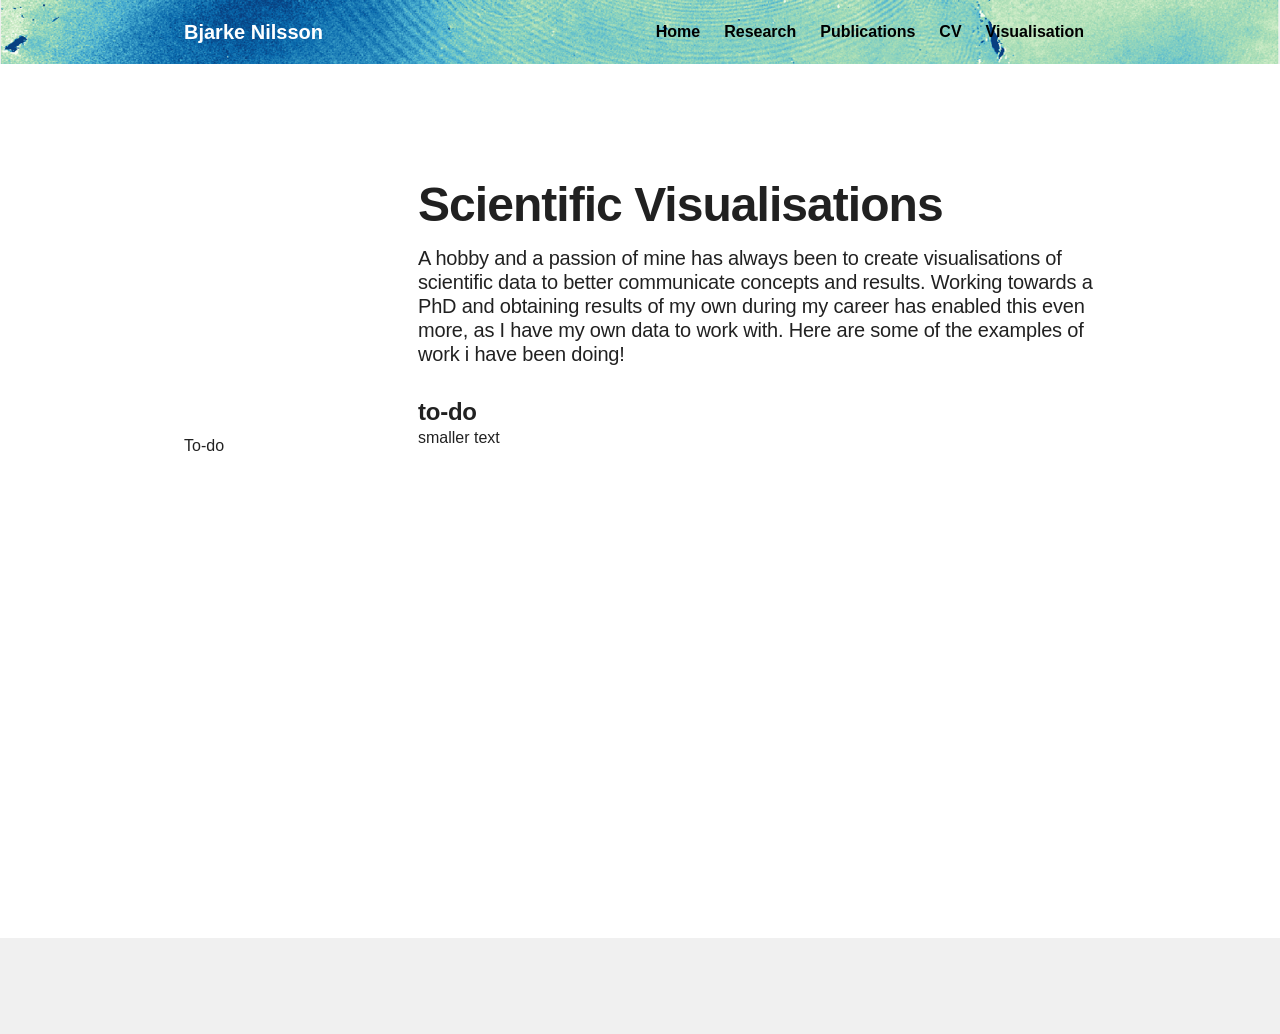
==== illustration.html @ 403e587f "Added content to website!" ====
<!DOCTYPE html>
<html lang="en">
<head>
  <meta charset="utf-8">
  <meta http-equiv="X-UA-Compatible" content="IE=edge">
  <meta name="viewport" content="width=device-width, initial-scale=1.0">
  <meta name="turbo-cache-control" content="no-cache">

  <title>Bjarke Nilsson</title>
<link rel="icon" type="image/png" href="bathymetry_pacific_transparent.png" sizes="96x96">


  <meta name="csrf-param" content="authenticity_token" />
<meta name="csrf-token" content="stekqkac5xMr0hE03gxCSgiObt1C9wQx6qhQY1oqk_65YwIHXWQtuGBmObhMZSHhhPnyvT6rHLthUzoW0_zNCA" />

  <!-- Preload -->
  

  <!-- Fonts -->
  <style>
  /* https://fonts.googleapis.com/css2?family=Open+Sans:wght@400;700&display=swap */
/* cyrillic-ext */
@font-face {
  font-family: 'Open Sans';
  font-style: normal;
  font-weight: 400;
  font-stretch: 100%;
  font-display: swap;
  src: url('/fonts/google-fonts/Open_Sans-400-1.woff2') format('woff2');
  unicode-range: U+0460-052F, U+1C80-1C88, U+20B4, U+2DE0-2DFF, U+A640-A69F,
    U+FE2E-FE2F;
}
/* cyrillic */
@font-face {
  font-family: 'Open Sans';
  font-style: normal;
  font-weight: 400;
  font-stretch: 100%;
  font-display: swap;
  src: url('/fonts/google-fonts/Open_Sans-400-2.woff2') format('woff2');
  unicode-range: U+0301, U+0400-045F, U+0490-0491, U+04B0-04B1, U+2116;
}
/* greek-ext */
@font-face {
  font-family: 'Open Sans';
  font-style: normal;
  font-weight: 400;
  font-stretch: 100%;
  font-display: swap;
  src: url('/fonts/google-fonts/Open_Sans-400-3.woff2') format('woff2');
  unicode-range: U+1F00-1FFF;
}
/* greek */
@font-face {
  font-family: 'Open Sans';
  font-style: normal;
  font-weight: 400;
  font-stretch: 100%;
  font-display: swap;
  src: url('/fonts/google-fonts/Open_Sans-400-4.woff2') format('woff2');
  unicode-range: U+0370-03FF;
}
/* hebrew */
@font-face {
  font-family: 'Open Sans';
  font-style: normal;
  font-weight: 400;
  font-stretch: 100%;
  font-display: swap;
  src: url('/fonts/google-fonts/Open_Sans-400-5.woff2') format('woff2');
  unicode-range: U+0590-05FF, U+200C-2010, U+20AA, U+25CC, U+FB1D-FB4F;
}
/* vietnamese */
@font-face {
  font-family: 'Open Sans';
  font-style: normal;
  font-weight: 400;
  font-stretch: 100%;
  font-display: swap;
  src: url('/fonts/google-fonts/Open_Sans-400-6.woff2') format('woff2');
  unicode-range: U+0102-0103, U+0110-0111, U+0128-0129, U+0168-0169, U+01A0-01A1,
    U+01AF-01B0, U+1EA0-1EF9, U+20AB;
}
/* latin-ext */
@font-face {
  font-family: 'Open Sans';
  font-style: normal;
  font-weight: 400;
  font-stretch: 100%;
  font-display: swap;
  src: url('/fonts/google-fonts/Open_Sans-400-7.woff2') format('woff2');
  unicode-range: U+0100-02AF, U+1E00-1EFF, U+2020, U+20A0-20AB, U+20AD-20CF,
    U+2113, U+2C60-2C7F, U+A720-A7FF;
}
/* latin */
@font-face {
  font-family: 'Open Sans';
  font-style: normal;
  font-weight: 400;
  font-stretch: 100%;
  font-display: swap;
  src: url('/fonts/google-fonts/Open_Sans-400-8.woff2') format('woff2');
  unicode-range: U+0000-00FF, U+0131, U+0152-0153, U+02BB-02BC, U+02C6, U+02DA,
    U+02DC, U+2000-206F, U+2074, U+20AC, U+2122, U+2191, U+2193, U+2212, U+2215,
    U+FEFF, U+FFFD;
}
/* cyrillic-ext */
@font-face {
  font-family: 'Open Sans';
  font-style: normal;
  font-weight: 700;
  font-stretch: 100%;
  font-display: swap;
  src: url('/fonts/google-fonts/Open_Sans-700-9.woff2') format('woff2');
  unicode-range: U+0460-052F, U+1C80-1C88, U+20B4, U+2DE0-2DFF, U+A640-A69F,
    U+FE2E-FE2F;
}
/* cyrillic */
@font-face {
  font-family: 'Open Sans';
  font-style: normal;
  font-weight: 700;
  font-stretch: 100%;
  font-display: swap;
  src: url('/fonts/google-fonts/Open_Sans-700-10.woff2') format('woff2');
  unicode-range: U+0301, U+0400-045F, U+0490-0491, U+04B0-04B1, U+2116;
}
/* greek-ext */
@font-face {
  font-family: 'Open Sans';
  font-style: normal;
  font-weight: 700;
  font-stretch: 100%;
  font-display: swap;
  src: url('/fonts/google-fonts/Open_Sans-700-11.woff2') format('woff2');
  unicode-range: U+1F00-1FFF;
}
/* greek */
@font-face {
  font-family: 'Open Sans';
  font-style: normal;
  font-weight: 700;
  font-stretch: 100%;
  font-display: swap;
  src: url('/fonts/google-fonts/Open_Sans-700-12.woff2') format('woff2');
  unicode-range: U+0370-03FF;
}
/* hebrew */
@font-face {
  font-family: 'Open Sans';
  font-style: normal;
  font-weight: 700;
  font-stretch: 100%;
  font-display: swap;
  src: url('/fonts/google-fonts/Open_Sans-700-13.woff2') format('woff2');
  unicode-range: U+0590-05FF, U+200C-2010, U+20AA, U+25CC, U+FB1D-FB4F;
}
/* vietnamese */
@font-face {
  font-family: 'Open Sans';
  font-style: normal;
  font-weight: 700;
  font-stretch: 100%;
  font-display: swap;
  src: url('/fonts/google-fonts/Open_Sans-700-14.woff2') format('woff2');
  unicode-range: U+0102-0103, U+0110-0111, U+0128-0129, U+0168-0169, U+01A0-01A1,
    U+01AF-01B0, U+1EA0-1EF9, U+20AB;
}
/* latin-ext */
@font-face {
  font-family: 'Open Sans';
  font-style: normal;
  font-weight: 700;
  font-stretch: 100%;
  font-display: swap;
  src: url('/fonts/google-fonts/Open_Sans-700-15.woff2') format('woff2');
  unicode-range: U+0100-02AF, U+1E00-1EFF, U+2020, U+20A0-20AB, U+20AD-20CF,
    U+2113, U+2C60-2C7F, U+A720-A7FF;
}
/* latin */
@font-face {
  font-family: 'Open Sans';
  font-style: normal;
  font-weight: 700;
  font-stretch: 100%;
  font-display: swap;
  src: url('/fonts/google-fonts/Open_Sans-700-16.woff2') format('woff2');
  unicode-range: U+0000-00FF, U+0131, U+0152-0153, U+02BB-02BC, U+02C6, U+02DA,
    U+02DC, U+2000-206F, U+2074, U+20AC, U+2122, U+2191, U+2193, U+2212, U+2215,
    U+FEFF, U+FFFD;
}

</style>


  
  

  <!-- Theme CSS -->
  <link rel="stylesheet" href="themes-2XL-4_eJ.css" media="all" data-turbo-track="reload" />
  <link rel="stylesheet" href="themes-argyle-Cu1OJXw7.css" media="all" data-turbo-track="reload" />
    <style>

    :root {
      --blt-font-base: Open Sans, sans-serif;
      --theme-link-color: #b12b32;
      --theme-header-background-color: #f0f0f0;
      --theme-header-text-color: #212121;
      --theme-header-link-color: #212121;
      --theme-footer-background-color: #f0f0f0;
      --theme-footer-text-color: #212121;
      --theme-footer-link-color: #212121;
    }
  </style>

  
  <!-- Theme Javascript-->
  <script src="themes-BwI_kM1R.js" crossorigin="anonymous" type="module" data-turbo-track="reload" defer="defer"></script><link rel="modulepreload" href="/vite/assets/lazyload.esm-CP1WlR6v.js" as="script" crossorigin="anonymous" data-turbo-track="reload" defer="defer">

  
</head>
<body data-controller="">
  

  <div
    class="theme-page theme-page--has-banner"
    data-controller="load-mathjax"
  >
    <!--<header class="argyle-header">-->
      <header class="argyle-header" style="background-image: url('SWOT_pass_cropped_oneswath.png'); background-size: cover; background-position: center; position: relative;">
    <div class="container">
      <div class="row">
        <div class="col-xs-12">
          <div
            class="flex flex-row"
            data-controller="overflow-nav"
            data-overflow-nav-links-item-selector-value=".argyle-navlinks2-bar .theme-navlinks2-item-wrap"
            data-overflow-nav-menu-item-selector-value=".argyle-navlinks2-menu .theme-navlinks2-item-wrap"
          >
            <div
              class="flex-0"
              data-site-editable-id="site_title"
            >
              <h1>
                <a href="index.html" style="color: white;">Bjarke Nilsson</a>
              </h1>
            </div>
            <div class="flex-0" style="width: 16px"></div>

            
  <div
    class="flex-1 flex-row"
    data-site-editable-id="navpages"
    data-overflow-nav-target="linksContainer"
    style="
      /* Set to 0, so that the flex item shrinks past its initial size
      * https://dfmcphee.com/flex-items-and-min-width-0/ */
      min-width: 0;
    "
  >
    <div class="argyle-navlinks2-bar">
          <div
  class="theme-navlinks2"
  data-site-editable-id="navpages"
>
    <div class="theme-navlinks2-item-wrap">

      <div class="theme-navlinks2-item" data-controller="toggle">
        <a class="theme-navlinks2-item-link" href="index.html" style="color: black; font-weight: bold;">Home</a>
</div>
</div>    <div class="theme-navlinks2-item-wrap">

      <div class="theme-navlinks2-item" data-controller="toggle">
        <a class="theme-navlinks2-item-link" href="research.html" style="color: black; font-weight: bold;">Research</a>
</div>
</div>    <div class="theme-navlinks2-item-wrap">

      <div class="theme-navlinks2-item" data-controller="toggle">
        <a class="theme-navlinks2-item-link" href="publications.html" style="color: black; font-weight: bold;">Publications</a>
</div>
</div>    <div class="theme-navlinks2-item-wrap">

      <div class="theme-navlinks2-item" data-controller="toggle">
        <a class="theme-navlinks2-item-link" href="CV_BNilsson.pdf" download="CV_BNilsson.pdf" style="color: black; font-weight: bold;">CV</a>
</div>
</div>    <div class="theme-navlinks2-item-wrap">

      <div class="theme-navlinks2-item" data-controller="toggle">
        <a class="theme-navlinks2-item-link" href="illustration.html" style="color: black; font-weight: bold;">Visualisation</a>

</div>
</div></div>


    </div>
  </div>


  </header>


      

  
</div>

    <main class="argyle-main">
      <div class="container">
        <div class="row">
          <div class="hidden-sm-down col-md-4 col-lg-3">
              <div class="argyle-sidebar hidden-sm-down">
      <div class="argyle-site-picture-frame" style="margin-bottom: 24px;" data-site-editable-id="site_picture">
    <div
      style="
        position: relative;
        display: block;
        padding: 100% 0 0;
      "
    >
    </div>
</div>
      <div data-site-editable-id="contact">
    <hr class="space-sm">
  </div>

      <div data-site-editable-id="contact">
        <p class="blt-p">
          To-do
        </p>

      <hr class="space-md" />
  </div>

<hr class="space-md">

  </div>

          </div>
          <div class="col-xs-12 col-md-8 col-lg-9">
                <div class="argyle-contact-mobile">
      <div class="argyle-site-picture-frame" style="" data-site-editable-id="site_picture">
    <div
      class="theme-site-avatar-picture"
      style="
        position: relative;
        display: block;
        margin: 0 auto;
        padding: 100% 0 0;
        background-color: #ccc;
      "
    >
      <img
        src="https://spaces-cdn.owlstown.com/blobs/hivg4awnp4aa54y03920yskhxpzf"
        srcset="https://spaces-cdn.owlstown.com/blobs/hivg4awnp4aa54y03920yskhxpzf 1x, https://spaces-cdn.owlstown.com/blobs/8vjqbat7vppy66738d3q0xq8j734 2x"
        style="
          object-fit: cover;
          position: absolute;
          top: 0;
          left: 0;
          right: 0;
          bottom: 0;
          width: 100%;
          height: 100%;
        "
        alt="Site avatar"
      />
    </div>
</div>

      <div
        class="blt-h2 blt-weight-bold"
        data-site-editable-id="contact"
      >
        Bjarke Nilsson
      </div>

      <div class="blt-h4">
        PhD Student
      </div>

      <hr class="space-12">
  <div
      class="contact-modal"
      data-controller="modal">
    <div class="theme-btn"
        data-action="click->modal#show">
      Contact
    </div>
    <div class="contact-modal__content">
        <div class="" style="margin-bottom: 12px;" data-site-editable-id="site_picture">
    <div
      class="theme-site-avatar-picture"
      style="
        position: relative;
        display: block;
        margin: 0 auto;
        padding: 100% 0 0;
        background-color: #ccc;
      "
    >
      <img
        src="https://spaces-cdn.owlstown.com/blobs/hivg4awnp4aa54y03920yskhxpzf"
        srcset="https://spaces-cdn.owlstown.com/blobs/hivg4awnp4aa54y03920yskhxpzf 1x, https://spaces-cdn.owlstown.com/blobs/8vjqbat7vppy66738d3q0xq8j734 2x"
        style="
          object-fit: cover;
          position: absolute;
          top: 0;
          left: 0;
          right: 0;
          bottom: 0;
          width: 100%;
          height: 100%;
        "
        alt="Site avatar"
      />
    </div>
</div>
<hr class="space-md">

    </div>
    <div
      class="contact-modal__overlay"
      data-action="click->modal#hide">
    </div>
  </div>

  </div>

  <hr class="space-lg hidden-md-up">
    
    
      <div class="theme-content-title">
      <h1 class="blt-h1 blt-weight-bold">Scientific Visualisations</h1>
      <hr class="space-12">
      <p class="blt-h4">
        A hobby and a passion of mine has always been to create visualisations of scientific data to better communicate concepts and results. Working towards a PhD and obtaining results of my own during my career has enabled this even more, as I have my own data to work with. Here are some of the examples of work i have been doing!
      </p>
  </div>

    <hr class="space-md">


  
<div
    class="theme-blocks"
    id="block-column-default"
  >
        <div id="block-wbsN" class="theme-block">
        <div class="blt-h3 blt-weight-bold">to-do</div>
        <div class="blt-weight-normal">smaller text</div><br><br>





</div>
  </div>




            <div class="space-xl"></div>

<div
  class="theme-sharer"
  data-site-editable-id="sharer"
>
  
</div>


          </div>
        </div>
      </div>
    </main>

    <hr class="space-xl">

<footer class="argyle-footer">
  <div class="container">
    <hr class="space-lg">

    </div>

    <hr class="space-lg">
  </div>
</footer>

</body>
</html>
---- themes-argyle-Cu1OJXw7.css ----
/*!
 * Bootstrap Grid v5.0.1 (https://getbootstrap.com/)
 * Copyright 2011-2021 The Bootstrap Authors
 * Copyright 2011-2021 Twitter, Inc.
 * Licensed under MIT (https://github.com/twbs/bootstrap/blob/main/LICENSE)
 */:root{--blt-font-base: "Lato", "Helvetica Neue", Helvetica, Arial, sans-serif}:root{--theme-header-height: 64px;--theme-link-color: material-color("blue", "500");--theme-header-background-color: #fff;--theme-header-text-color: rgba(#000, .87);--theme-header-link-color: rgba(#000, .87);--theme-footer-background-color: #fff;--theme-footer-text-color: rgba(#000, .87);--theme-footer-link-color: rgba(#000, .87)}.argyle-banner{margin-top:64px;height:240px;background-color:#fff;background-size:cover;background-position:center}@media (min-width: 768px){.argyle-banner{height:320px}}.theme-page.theme-page--has-banner .argyle-main{margin-top:0}.theme-page.theme-page--has-banner .argyle-sidebar .argyle-site-picture-frame,.theme-page.theme-page--has-banner .argyle-contact-mobile .argyle-site-picture-frame{margin-top:-168px}@media (min-width: 768px){.theme-page.theme-page--has-banner .argyle-sidebar .argyle-site-picture-frame,.theme-page.theme-page--has-banner .argyle-contact-mobile .argyle-site-picture-frame{margin-top:calc(-50% - 48px)}}@media (min-width: 992px){.theme-page.theme-page--has-banner .argyle-sidebar .argyle-site-picture-frame,.theme-page.theme-page--has-banner .argyle-contact-mobile .argyle-site-picture-frame{margin-top:calc(-50% - 48px)}}.argyle-contact-mobile{text-align:center}@media (min-width: 768px){.argyle-contact-mobile{display:none}}.argyle-site-picture-frame{margin-bottom:24px;box-shadow:0 0 0 5px #fff}@media (max-width: 767px){.argyle-site-picture-frame{margin-left:auto;margin-right:auto;width:240px}}.argyle-header{position:fixed;z-index:10;top:0;right:0;left:0;padding:16px 0;height:64px;background-color:var(--theme-header-background-color);color:var(--theme-header-text-color)}.argyle-header .container{max-width:960px;padding-left:24px;padding-right:24px}.argyle-header h1{margin:0;padding:0;line-height:32px;font-size:20px;font-weight:700;white-space:nowrap}.argyle-header h1>a:link,.argyle-header h1>a:visited,.argyle-header h1>a:hover,.argyle-header h1>a:active{text-decoration:none;color:var(--theme-header-link-color)}.argyle-navlinks2-bar{margin-left:auto}@media (max-width: 543px){.argyle-navlinks2-bar{display:none}}.argyle-navlinks2-bar .theme-navlinks2{display:flex;flex-direction:row;justify-content:flex-end;margin:0;padding:0}.argyle-navlinks2-bar .theme-navlinks2-item-wrap .theme-navlinks2-item{display:flex;flex-direction:row;align-items:center}.argyle-navlinks2-bar .theme-navlinks2-item-wrap a.theme-navlinks2-item-link{display:block;padding:0 12px;line-height:32px;font-size:16px;white-space:nowrap;text-decoration:none;color:var(--theme-header-link-color)}.argyle-navlinks2-bar .theme-navlinks2-item-wrap .theme-navlinks2-item.is-active{font-weight:700}.argyle-navlinks2-bar .theme-navlinks2-item-wrap .theme-navlinks2-nested-indicator{margin:0 4px 0 -12px}.argyle-navlinks2-bar .theme-navlinks2-item-wrap .theme-navlinks2-nested-indicator svg{display:block;fill:currentColor}.argyle-navlinks2-bar .theme-navlinks2-item-wrap .theme-navlinks2-nested-navlinks{display:none}.argyle-navlinks2-bar .theme-navlinks2-item-wrap:hover .theme-navlinks2-nested-navlinks{position:absolute;display:block;margin:0;padding:4px 0;max-width:240px;background-color:#fff;border:1px solid #eee;border-radius:4px;box-shadow:0 1px 5px #0000001a;color:#000000de;text-align:left}.argyle-navlinks2-bar .theme-navlinks2-item-wrap .theme-navlinks2-nested-navlinks-item .theme-navlinks2-nested-navlinks-item-link{display:block;padding:8px 16px;width:100%;line-height:24px;font-size:16px;word-break:normal;text-decoration:none;border:none;color:inherit}.argyle-navlinks2-bar .theme-navlinks2-item-wrap .theme-navlinks2-nested-navlinks-item .theme-navlinks2-nested-navlinks-item-link:hover{background-color:#f8f8f8}.argyle-navlinks2-bar .theme-navlinks2-item-wrap .theme-navlinks2-nested-navlinks-item.is-active .theme-navlinks2-nested-navlinks-item-link{font-weight:700}.argyle-navlinks2-menu .theme-navlinks2{margin:0;padding:4px 0;max-width:240px;background-color:#fff;border:1px solid #eee;border-radius:4px;box-shadow:0 1px 5px #0000001a;color:#000000de;text-align:left}.argyle-navlinks2-menu .theme-navlinks2-item-wrap .theme-navlinks2-item{display:flex;flex-direction:row;align-items:center}.argyle-navlinks2-menu .theme-navlinks2-item-wrap .theme-navlinks2-item.is-active{font-weight:700}.argyle-navlinks2-menu .theme-navlinks2-item-wrap a.theme-navlinks2-item-link{display:block;padding:8px 16px;width:100%;line-height:24px;font-size:16px;word-break:normal;text-decoration:none;border:none;color:#000000de}.argyle-navlinks2-menu .theme-navlinks2-item-wrap a.theme-navlinks2-item-link:hover{background-color:#f8f8f8}.argyle-navlinks2-menu .theme-navlinks2-item-wrap .theme-navlinks2-nested-indicator{display:none}.argyle-navlinks2-menu .theme-navlinks2-item-wrap .theme-navlinks2-nested-navlinks{display:block;margin:0;padding:0;color:#000000de;text-align:left}.argyle-navlinks2-menu .theme-navlinks2-item-wrap .theme-navlinks2-nested-navlinks-item.is-active{font-weight:700}.argyle-navlinks2-menu .theme-navlinks2-item-wrap .theme-navlinks2-nested-navlinks-item .theme-navlinks2-nested-navlinks-item-link{display:block;padding:8px 16px 8px 32px;width:100%;line-height:24px;font-size:16px;word-break:normal;text-decoration:none;border:none;color:inherit}.argyle-navlinks2-menu .theme-navlinks2-item-wrap .theme-navlinks2-nested-navlinks-item .theme-navlinks2-nested-navlinks-item-link:hover{background-color:#f8f8f8}.argyle-navlinks2-menu .theme-navlinks2-item-wrap .theme-navlinks2-nested-navlinks-item .theme-navlinks2-nested-navlinks-item-link.is-active{font-weight:700}.argyle-footer{background-color:var(--theme-footer-background-color);color:var(--theme-footer-text-color)}.argyle-footer a:link,.argyle-footer a:visited,.argyle-footer a:hover,.argyle-footer a:active{text-decoration:underline;color:var(--theme-footer-link-color)}.argyle-footer .container{max-width:960px}a:link,a:visited,a:hover,a:active{color:var(--theme-link-color)}a:link,a:visited,a:hover,a:active{text-decoration:underline}.argyle-main{position:relative;margin-top:64px;min-height:calc(90vh - 64px);padding-top:48px}@media (min-width: 768px){.argyle-main{padding-top:48px}}@media (min-width: 992px){.argyle-main{padding-top:48px}}.argyle-main>.container{max-width:960px;padding-left:24px;padding-right:24px}.theme-publication-search-field{display:inline-flex;flex-direction:row;width:220px;margin-bottom:8px;border-bottom:1px solid rgba(0,0,0,.87)}.theme-publication-search-field input[type=text]{width:auto;flex-grow:1;flex-shrink:1;padding:0 8px;line-height:28px;min-width:0;border:none;outline:none}.theme-publication-search-field .theme-publication-search-field__clear{display:none;flex-grow:0;flex-shrink:0;margin-right:8px;line-height:28px;cursor:pointer}.theme-publication-search-field .theme-publication-search-field__clear i.material-icons{vertical-align:middle}.theme-publication-search-field{border:none;background-color:#00000014}.theme-publication-search-field input[type=text]{padding:0 4px 0 12px;line-height:36px;background:transparent}.theme-publication-search-field .theme-publication-search-field__clear{line-height:36px;color:#0000008a}
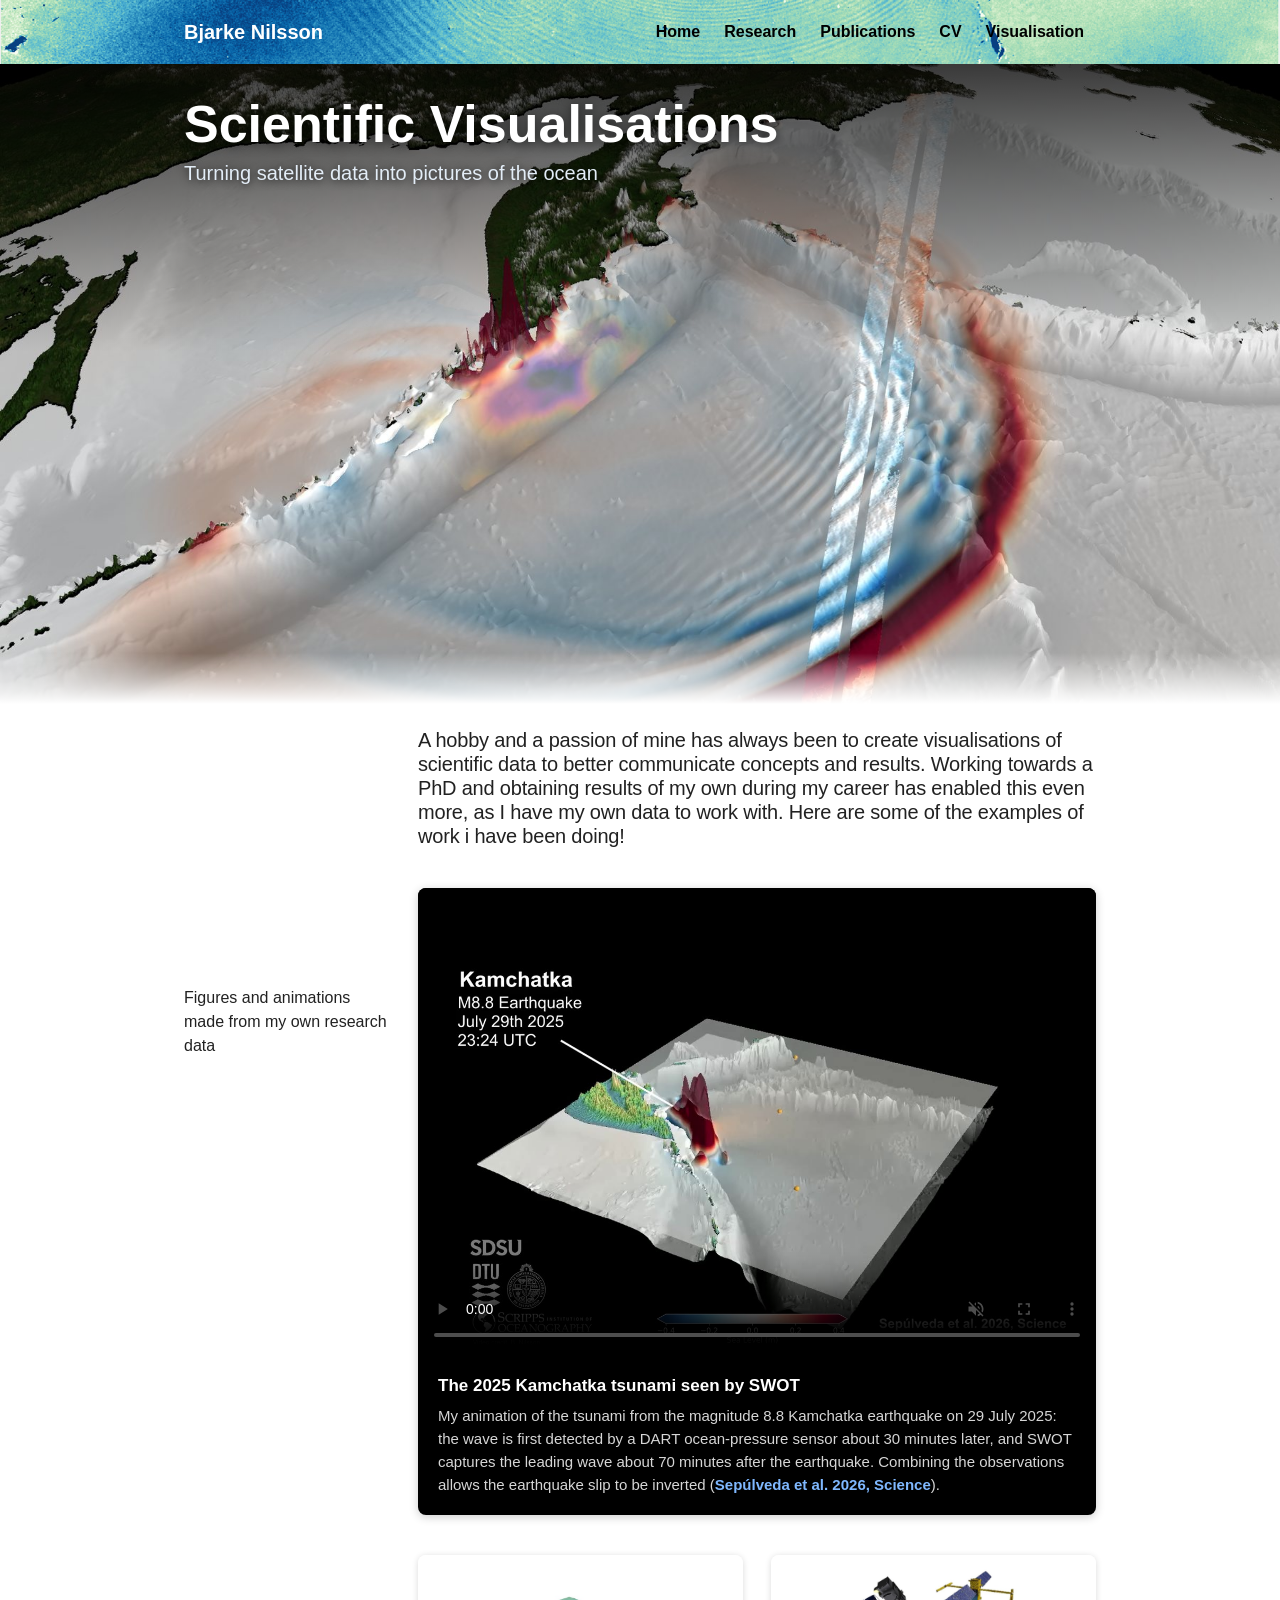
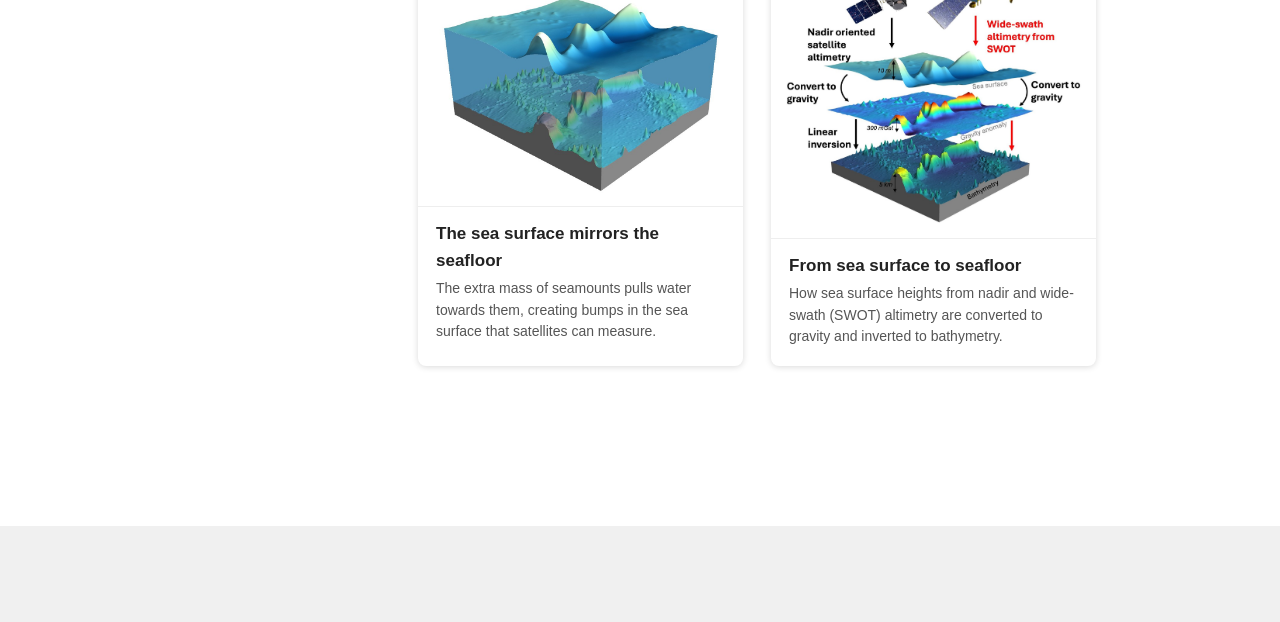
==== commit ee7da7a3: "Large update for website" ====
--- a/illustration.html
+++ b/illustration.html
@@ -2,489 +2,153 @@
 <html lang="en">
 <head>
   <meta charset="utf-8">
-  <meta http-equiv="X-UA-Compatible" content="IE=edge">
   <meta name="viewport" content="width=device-width, initial-scale=1.0">
-  <meta name="turbo-cache-control" content="no-cache">
+  <title>Bjarke Nilsson</title>
+  <link rel="icon" type="image/png" href="bathymetry_pacific_transparent.png">
+  <link rel="apple-touch-icon" href="bathymetry_pacific_transparent.png">
+  <link rel="stylesheet" href="style.css">
+  <script src="main.js" defer></script>
+</head>
+<body class="accent-red">
 
-  <title>Bjarke Nilsson</title>
-<link rel="icon" type="image/png" href="bathymetry_pacific_transparent.png" sizes="96x96">
-
-
-  <meta name="csrf-param" content="authenticity_token" />
-<meta name="csrf-token" content="stekqkac5xMr0hE03gxCSgiObt1C9wQx6qhQY1oqk_65YwIHXWQtuGBmObhMZSHhhPnyvT6rHLthUzoW0_zNCA" />
-
-  <!-- Preload -->
-  
-
-  <!-- Fonts -->
-  <style>
-  /* https://fonts.googleapis.com/css2?family=Open+Sans:wght@400;700&display=swap */
-/* cyrillic-ext */
-@font-face {
-  font-family: 'Open Sans';
-  font-style: normal;
-  font-weight: 400;
-  font-stretch: 100%;
-  font-display: swap;
-  src: url('/fonts/google-fonts/Open_Sans-400-1.woff2') format('woff2');
-  unicode-range: U+0460-052F, U+1C80-1C88, U+20B4, U+2DE0-2DFF, U+A640-A69F,
-    U+FE2E-FE2F;
-}
-/* cyrillic */
-@font-face {
-  font-family: 'Open Sans';
-  font-style: normal;
-  font-weight: 400;
-  font-stretch: 100%;
-  font-display: swap;
-  src: url('/fonts/google-fonts/Open_Sans-400-2.woff2') format('woff2');
-  unicode-range: U+0301, U+0400-045F, U+0490-0491, U+04B0-04B1, U+2116;
-}
-/* greek-ext */
-@font-face {
-  font-family: 'Open Sans';
-  font-style: normal;
-  font-weight: 400;
-  font-stretch: 100%;
-  font-display: swap;
-  src: url('/fonts/google-fonts/Open_Sans-400-3.woff2') format('woff2');
-  unicode-range: U+1F00-1FFF;
-}
-/* greek */
-@font-face {
-  font-family: 'Open Sans';
-  font-style: normal;
-  font-weight: 400;
-  font-stretch: 100%;
-  font-display: swap;
-  src: url('/fonts/google-fonts/Open_Sans-400-4.woff2') format('woff2');
-  unicode-range: U+0370-03FF;
-}
-/* hebrew */
-@font-face {
-  font-family: 'Open Sans';
-  font-style: normal;
-  font-weight: 400;
-  font-stretch: 100%;
-  font-display: swap;
-  src: url('/fonts/google-fonts/Open_Sans-400-5.woff2') format('woff2');
-  unicode-range: U+0590-05FF, U+200C-2010, U+20AA, U+25CC, U+FB1D-FB4F;
-}
-/* vietnamese */
-@font-face {
-  font-family: 'Open Sans';
-  font-style: normal;
-  font-weight: 400;
-  font-stretch: 100%;
-  font-display: swap;
-  src: url('/fonts/google-fonts/Open_Sans-400-6.woff2') format('woff2');
-  unicode-range: U+0102-0103, U+0110-0111, U+0128-0129, U+0168-0169, U+01A0-01A1,
-    U+01AF-01B0, U+1EA0-1EF9, U+20AB;
-}
-/* latin-ext */
-@font-face {
-  font-family: 'Open Sans';
-  font-style: normal;
-  font-weight: 400;
-  font-stretch: 100%;
-  font-display: swap;
-  src: url('/fonts/google-fonts/Open_Sans-400-7.woff2') format('woff2');
-  unicode-range: U+0100-02AF, U+1E00-1EFF, U+2020, U+20A0-20AB, U+20AD-20CF,
-    U+2113, U+2C60-2C7F, U+A720-A7FF;
-}
-/* latin */
-@font-face {
-  font-family: 'Open Sans';
-  font-style: normal;
-  font-weight: 400;
-  font-stretch: 100%;
-  font-display: swap;
-  src: url('/fonts/google-fonts/Open_Sans-400-8.woff2') format('woff2');
-  unicode-range: U+0000-00FF, U+0131, U+0152-0153, U+02BB-02BC, U+02C6, U+02DA,
-    U+02DC, U+2000-206F, U+2074, U+20AC, U+2122, U+2191, U+2193, U+2212, U+2215,
-    U+FEFF, U+FFFD;
-}
-/* cyrillic-ext */
-@font-face {
-  font-family: 'Open Sans';
-  font-style: normal;
-  font-weight: 700;
-  font-stretch: 100%;
-  font-display: swap;
-  src: url('/fonts/google-fonts/Open_Sans-700-9.woff2') format('woff2');
-  unicode-range: U+0460-052F, U+1C80-1C88, U+20B4, U+2DE0-2DFF, U+A640-A69F,
-    U+FE2E-FE2F;
-}
-/* cyrillic */
-@font-face {
-  font-family: 'Open Sans';
-  font-style: normal;
-  font-weight: 700;
-  font-stretch: 100%;
-  font-display: swap;
-  src: url('/fonts/google-fonts/Open_Sans-700-10.woff2') format('woff2');
-  unicode-range: U+0301, U+0400-045F, U+0490-0491, U+04B0-04B1, U+2116;
-}
-/* greek-ext */
-@font-face {
-  font-family: 'Open Sans';
-  font-style: normal;
-  font-weight: 700;
-  font-stretch: 100%;
-  font-display: swap;
-  src: url('/fonts/google-fonts/Open_Sans-700-11.woff2') format('woff2');
-  unicode-range: U+1F00-1FFF;
-}
-/* greek */
-@font-face {
-  font-family: 'Open Sans';
-  font-style: normal;
-  font-weight: 700;
-  font-stretch: 100%;
-  font-display: swap;
-  src: url('/fonts/google-fonts/Open_Sans-700-12.woff2') format('woff2');
-  unicode-range: U+0370-03FF;
-}
-/* hebrew */
-@font-face {
-  font-family: 'Open Sans';
-  font-style: normal;
-  font-weight: 700;
-  font-stretch: 100%;
-  font-display: swap;
-  src: url('/fonts/google-fonts/Open_Sans-700-13.woff2') format('woff2');
-  unicode-range: U+0590-05FF, U+200C-2010, U+20AA, U+25CC, U+FB1D-FB4F;
-}
-/* vietnamese */
-@font-face {
-  font-family: 'Open Sans';
-  font-style: normal;
-  font-weight: 700;
-  font-stretch: 100%;
-  font-display: swap;
-  src: url('/fonts/google-fonts/Open_Sans-700-14.woff2') format('woff2');
-  unicode-range: U+0102-0103, U+0110-0111, U+0128-0129, U+0168-0169, U+01A0-01A1,
-    U+01AF-01B0, U+1EA0-1EF9, U+20AB;
-}
-/* latin-ext */
-@font-face {
-  font-family: 'Open Sans';
-  font-style: normal;
-  font-weight: 700;
-  font-stretch: 100%;
-  font-display: swap;
-  src: url('/fonts/google-fonts/Open_Sans-700-15.woff2') format('woff2');
-  unicode-range: U+0100-02AF, U+1E00-1EFF, U+2020, U+20A0-20AB, U+20AD-20CF,
-    U+2113, U+2C60-2C7F, U+A720-A7FF;
-}
-/* latin */
-@font-face {
-  font-family: 'Open Sans';
-  font-style: normal;
-  font-weight: 700;
-  font-stretch: 100%;
-  font-display: swap;
-  src: url('/fonts/google-fonts/Open_Sans-700-16.woff2') format('woff2');
-  unicode-range: U+0000-00FF, U+0131, U+0152-0153, U+02BB-02BC, U+02C6, U+02DA,
-    U+02DC, U+2000-206F, U+2074, U+20AC, U+2122, U+2191, U+2193, U+2212, U+2215,
-    U+FEFF, U+FFFD;
-}
-
-</style>
-
-
-  
-  
-
-  <!-- Theme CSS -->
-  <link rel="stylesheet" href="themes-2XL-4_eJ.css" media="all" data-turbo-track="reload" />
-  <link rel="stylesheet" href="themes-argyle-Cu1OJXw7.css" media="all" data-turbo-track="reload" />
-    <style>
-
-    :root {
-      --blt-font-base: Open Sans, sans-serif;
-      --theme-link-color: #b12b32;
-      --theme-header-background-color: #f0f0f0;
-      --theme-header-text-color: #212121;
-      --theme-header-link-color: #212121;
-      --theme-footer-background-color: #f0f0f0;
-      --theme-footer-text-color: #212121;
-      --theme-footer-link-color: #212121;
-    }
-  </style>
-
-  
-  <!-- Theme Javascript-->
-  <script src="themes-BwI_kM1R.js" crossorigin="anonymous" type="module" data-turbo-track="reload" defer="defer"></script><link rel="modulepreload" href="/vite/assets/lazyload.esm-CP1WlR6v.js" as="script" crossorigin="anonymous" data-turbo-track="reload" defer="defer">
-
-  
-</head>
-<body data-controller="">
-  
-
-  <div
-    class="theme-page theme-page--has-banner"
-    data-controller="load-mathjax"
-  >
-    <!--<header class="argyle-header">-->
-      <header class="argyle-header" style="background-image: url('SWOT_pass_cropped_oneswath.png'); background-size: cover; background-position: center; position: relative;">
+  <!-- Header / navigation -->
+  <header class="argyle-header header-swot">
     <div class="container">
       <div class="row">
         <div class="col-xs-12">
-          <div
-            class="flex flex-row"
-            data-controller="overflow-nav"
-            data-overflow-nav-links-item-selector-value=".argyle-navlinks2-bar .theme-navlinks2-item-wrap"
-            data-overflow-nav-menu-item-selector-value=".argyle-navlinks2-menu .theme-navlinks2-item-wrap"
-          >
-            <div
-              class="flex-0"
-              data-site-editable-id="site_title"
-            >
-              <h1>
-                <a href="index.html" style="color: white;">Bjarke Nilsson</a>
-              </h1>
+          <div class="flex flex-row">
+            <div class="flex-0">
+              <h1><a class="site-title" href="index.html">Bjarke Nilsson</a></h1>
             </div>
-            <div class="flex-0" style="width: 16px"></div>
-
-            
-  <div
-    class="flex-1 flex-row"
-    data-site-editable-id="navpages"
-    data-overflow-nav-target="linksContainer"
-    style="
-      /* Set to 0, so that the flex item shrinks past its initial size
-      * https://dfmcphee.com/flex-items-and-min-width-0/ */
-      min-width: 0;
-    "
-  >
-    <div class="argyle-navlinks2-bar">
-          <div
-  class="theme-navlinks2"
-  data-site-editable-id="navpages"
->
-    <div class="theme-navlinks2-item-wrap">
-
-      <div class="theme-navlinks2-item" data-controller="toggle">
-        <a class="theme-navlinks2-item-link" href="index.html" style="color: black; font-weight: bold;">Home</a>
-</div>
-</div>    <div class="theme-navlinks2-item-wrap">
-
-      <div class="theme-navlinks2-item" data-controller="toggle">
-        <a class="theme-navlinks2-item-link" href="research.html" style="color: black; font-weight: bold;">Research</a>
-</div>
-</div>    <div class="theme-navlinks2-item-wrap">
-
-      <div class="theme-navlinks2-item" data-controller="toggle">
-        <a class="theme-navlinks2-item-link" href="publications.html" style="color: black; font-weight: bold;">Publications</a>
-</div>
-</div>    <div class="theme-navlinks2-item-wrap">
-
-      <div class="theme-navlinks2-item" data-controller="toggle">
-        <a class="theme-navlinks2-item-link" href="CV_BNilsson.pdf" download="CV_BNilsson.pdf" style="color: black; font-weight: bold;">CV</a>
-</div>
-</div>    <div class="theme-navlinks2-item-wrap">
-
-      <div class="theme-navlinks2-item" data-controller="toggle">
-        <a class="theme-navlinks2-item-link" href="illustration.html" style="color: black; font-weight: bold;">Visualisation</a>
-
-</div>
-</div></div>
-
-
-    </div>
-  </div>
-
-
-  </header>
-
-
-      
-
-  
-</div>
-
-    <main class="argyle-main">
-      <div class="container">
-        <div class="row">
-          <div class="hidden-sm-down col-md-4 col-lg-3">
-              <div class="argyle-sidebar hidden-sm-down">
-      <div class="argyle-site-picture-frame" style="margin-bottom: 24px;" data-site-editable-id="site_picture">
-    <div
-      style="
-        position: relative;
-        display: block;
-        padding: 100% 0 0;
-      "
-    >
-    </div>
-</div>
-      <div data-site-editable-id="contact">
-    <hr class="space-sm">
-  </div>
-
-      <div data-site-editable-id="contact">
-        <p class="blt-p">
-          To-do
-        </p>
-
-      <hr class="space-md" />
-  </div>
-
-<hr class="space-md">
-
-  </div>
-
-          </div>
-          <div class="col-xs-12 col-md-8 col-lg-9">
-                <div class="argyle-contact-mobile">
-      <div class="argyle-site-picture-frame" style="" data-site-editable-id="site_picture">
-    <div
-      class="theme-site-avatar-picture"
-      style="
-        position: relative;
-        display: block;
-        margin: 0 auto;
-        padding: 100% 0 0;
-        background-color: #ccc;
-      "
-    >
-      <img
-        src="https://spaces-cdn.owlstown.com/blobs/hivg4awnp4aa54y03920yskhxpzf"
-        srcset="https://spaces-cdn.owlstown.com/blobs/hivg4awnp4aa54y03920yskhxpzf 1x, https://spaces-cdn.owlstown.com/blobs/8vjqbat7vppy66738d3q0xq8j734 2x"
-        style="
-          object-fit: cover;
-          position: absolute;
-          top: 0;
-          left: 0;
-          right: 0;
-          bottom: 0;
-          width: 100%;
-          height: 100%;
-        "
-        alt="Site avatar"
-      />
-    </div>
-</div>
-
-      <div
-        class="blt-h2 blt-weight-bold"
-        data-site-editable-id="contact"
-      >
-        Bjarke Nilsson
-      </div>
-
-      <div class="blt-h4">
-        PhD Student
-      </div>
-
-      <hr class="space-12">
-  <div
-      class="contact-modal"
-      data-controller="modal">
-    <div class="theme-btn"
-        data-action="click->modal#show">
-      Contact
-    </div>
-    <div class="contact-modal__content">
-        <div class="" style="margin-bottom: 12px;" data-site-editable-id="site_picture">
-    <div
-      class="theme-site-avatar-picture"
-      style="
-        position: relative;
-        display: block;
-        margin: 0 auto;
-        padding: 100% 0 0;
-        background-color: #ccc;
-      "
-    >
-      <img
-        src="https://spaces-cdn.owlstown.com/blobs/hivg4awnp4aa54y03920yskhxpzf"
-        srcset="https://spaces-cdn.owlstown.com/blobs/hivg4awnp4aa54y03920yskhxpzf 1x, https://spaces-cdn.owlstown.com/blobs/8vjqbat7vppy66738d3q0xq8j734 2x"
-        style="
-          object-fit: cover;
-          position: absolute;
-          top: 0;
-          left: 0;
-          right: 0;
-          bottom: 0;
-          width: 100%;
-          height: 100%;
-        "
-        alt="Site avatar"
-      />
-    </div>
-</div>
-<hr class="space-md">
-
-    </div>
-    <div
-      class="contact-modal__overlay"
-      data-action="click->modal#hide">
-    </div>
-  </div>
-
-  </div>
-
-  <hr class="space-lg hidden-md-up">
-    
-    
-      <div class="theme-content-title">
-      <h1 class="blt-h1 blt-weight-bold">Scientific Visualisations</h1>
-      <hr class="space-12">
-      <p class="blt-h4">
-        A hobby and a passion of mine has always been to create visualisations of scientific data to better communicate concepts and results. Working towards a PhD and obtaining results of my own during my career has enabled this even more, as I have my own data to work with. Here are some of the examples of work i have been doing!
-      </p>
-  </div>
-
-    <hr class="space-md">
-
-
-  
-<div
-    class="theme-blocks"
-    id="block-column-default"
-  >
-        <div id="block-wbsN" class="theme-block">
-        <div class="blt-h3 blt-weight-bold">to-do</div>
-        <div class="blt-weight-normal">smaller text</div><br><br>
-
-
-
-
-
-</div>
-  </div>
-
-
-
-
-            <div class="space-xl"></div>
-
-<div
-  class="theme-sharer"
-  data-site-editable-id="sharer"
->
-  
-</div>
-
-
+            <div class="flex-0 nav-gap"></div>
+            <div class="flex-1 flex-row nav-container">
+              <nav class="argyle-navlinks2-bar">
+                <div class="theme-navlinks2">
+                  <div class="theme-navlinks2-item-wrap"><div class="theme-navlinks2-item"><a class="theme-navlinks2-item-link" href="index.html">Home</a></div></div>
+                  <div class="theme-navlinks2-item-wrap"><div class="theme-navlinks2-item"><a class="theme-navlinks2-item-link" href="research.html">Research</a></div></div>
+                  <div class="theme-navlinks2-item-wrap"><div class="theme-navlinks2-item"><a class="theme-navlinks2-item-link" href="publications.html">Publications</a></div></div>
+                  <div class="theme-navlinks2-item-wrap"><div class="theme-navlinks2-item"><a class="theme-navlinks2-item-link" href="CV_BNilsson.pdf" download="CV_BNilsson.pdf">CV</a></div></div>
+                  <div class="theme-navlinks2-item-wrap"><div class="theme-navlinks2-item"><a class="theme-navlinks2-item-link" href="illustration.html">Visualisation</a></div></div>
+                </div>
+              </nav>
+            </div>
           </div>
         </div>
       </div>
-    </main>
+    </div>
+  </header>
 
-    <hr class="space-xl">
+  <!-- Hero banner: SWOT observing the 2025 Kamchatka tsunami -->
+  <section class="vis-hero" role="img" aria-label="3D view of the Kamchatka peninsula with the 2025 tsunami spreading across the Pacific and the SWOT swath crossing the wave">
+    <div class="container">
+      <h1 class="vis-hero-title">Scientific Visualisations</h1>
+      <p class="vis-hero-sub">Turning satellite data into pictures of the ocean</p>
+    </div>
+  </section>
 
-<footer class="argyle-footer">
-  <div class="container">
+  <main class="argyle-main">
+    <div class="container">
+      <div class="row">
+
+        <!-- Sidebar (desktop) -->
+        <div class="hidden-sm-down col-md-4 col-lg-3">
+          <div class="argyle-sidebar hidden-sm-down">
+            <div class="argyle-site-picture-frame sidebar-picture">
+              <div class="avatar"></div>
+            </div>
+            <div>
+              <hr class="space-sm">
+            </div>
+            <div>
+              <p class="blt-p">Figures and animations made from my own research data</p>
+              <hr class="space-md">
+            </div>
+            <hr class="space-md">
+          </div>
+        </div>
+
+        <!-- Main column -->
+        <div class="col-xs-12 col-md-8 col-lg-9">
+
+          <!-- Contact block (mobile) -->
+          <div class="argyle-contact-mobile">
+            <div class="argyle-site-picture-frame">
+              <div class="avatar avatar--placeholder"></div>
+            </div>
+            <div class="blt-h2 blt-weight-bold">Bjarke Nilsson</div>
+            <div class="blt-h4">PhD Student</div>
+            <hr class="space-12">
+            <div class="contact-modal">
+              <div class="theme-btn">Contact</div>
+              <div class="contact-modal__content">
+                <div class="modal-picture">
+                  <div class="avatar avatar--placeholder">
+                    <img class="avatar-img" src="https://spaces-cdn.owlstown.com/blobs/hivg4awnp4aa54y03920yskhxpzf" srcset="https://spaces-cdn.owlstown.com/blobs/hivg4awnp4aa54y03920yskhxpzf 1x, https://spaces-cdn.owlstown.com/blobs/8vjqbat7vppy66738d3q0xq8j734 2x" alt="Site avatar">
+                  </div>
+                </div>
+                <hr class="space-md">
+              </div>
+              <div class="contact-modal__overlay"></div>
+            </div>
+          </div>
+          <hr class="space-lg hidden-md-up">
+
+          <!-- Page title -->
+          <div class="theme-content-title">
+            <p class="blt-h4">
+              A hobby and a passion of mine has always been to create visualisations of scientific data to better communicate concepts and results. Working towards a PhD and obtaining results of my own during my career has enabled this even more, as I have my own data to work with. Here are some of the examples of work i have been doing!
+            </p>
+          </div>
+          <hr class="space-md">
+
+          <!-- Content -->
+          <div class="theme-blocks">
+            <div class="theme-block">
+              <!-- Featured animation -->
+              <figure class="vis-feature">
+                <video src="visualisation/web/tsunami_kamchatka.mp4" poster="visualisation/web/tsunami_kamchatka_poster.jpg" width="1280" height="886" autoplay muted loop playsinline controls preload="metadata"></video>
+                <figcaption>
+                  <span class="vis-title">The 2025 Kamchatka tsunami seen by SWOT</span>
+                  My animation of the tsunami from the magnitude 8.8 Kamchatka earthquake on 29 July 2025: the wave is first detected by a DART ocean-pressure sensor
+                  about 30 minutes later, and SWOT captures the leading wave about 70 minutes after the earthquake. Combining the observations allows the earthquake slip to be inverted
+                  (<a class="text-link" href="https://doi.org/10.1126/science.aeb8634" target="_blank" rel="noopener noreferrer">Sepúlveda et al. 2026, Science</a>).
+                </figcaption>
+              </figure>
+
+              <!-- Gallery -->
+              <div class="vis-grid">
+                <figure class="vis-card">
+                  <a href="visualisation/seasurface_bathymetry.png" target="_blank" rel="noopener noreferrer"><img src="visualisation/web/seasurface_bathymetry.jpg" width="1000" height="756" loading="lazy" alt="3D block of the ocean showing seamounts on the seafloor and the bumps they cause in the sea surface above"></a>
+                  <figcaption>
+                    <span class="vis-title">The sea surface mirrors the seafloor</span>
+                    The extra mass of seamounts pulls water towards them, creating bumps in the sea surface that satellites can measure.
+                  </figcaption>
+                </figure>
+                <figure class="vis-card">
+                  <a href="visualisation/SWOT_and_Nadir.jpg" target="_blank" rel="noopener noreferrer"><img src="visualisation/web/SWOT_and_Nadir.jpg" width="1550" height="1333" loading="lazy" alt="Illustration of nadir and wide-swath (SWOT) altimetry, and how the sea surface is converted to gravity and inverted to bathymetry"></a>
+                  <figcaption>
+                    <span class="vis-title">From sea surface to seafloor</span>
+                    How sea surface heights from nadir and wide-swath (SWOT) altimetry are converted to gravity and inverted to bathymetry.
+                  </figcaption>
+                </figure>
+              </div>
+            </div>
+          </div>
+
+          <div class="space-xl"></div>
+        </div>
+      </div>
+    </div>
+  </main>
+
+  <hr class="space-xl">
+
+  <footer class="argyle-footer">
+    <div class="container">
+      <hr class="space-lg">
+    </div>
     <hr class="space-lg">
-
-    </div>
-
-    <hr class="space-lg">
-  </div>
-</footer>
+  </footer>
 
 </body>
 </html>
--- a/style.css
+++ b/style.css
@@ -0,0 +1,1593 @@
+/* Theme: Owlstown "argyle" (Bootstrap grid + base styles), trimmed to the rules this site uses */
+/*! tailwindcss v4.1.11 | MIT License | https://tailwindcss.com */
+@layer properties {
+  @supports ((-webkit-hyphens: none) and (not (margin-trim: inline))) or
+    ((-moz-orient: inline) and (not (color: rgb(from red r g b)))) {
+    *,
+    :before,
+    :after,
+    ::backdrop {
+    }
+  }
+}
+@layer theme {
+  :root {
+    --font-sans:
+      ui-sans-serif, system-ui, sans-serif, "Apple Color Emoji",
+      "Segoe UI Emoji", "Segoe UI Symbol", "Noto Color Emoji";
+    --default-font-family: var(--font-sans);
+  }
+}
+@layer base {
+  *,
+  :after,
+  :before,
+  ::backdrop {
+    box-sizing: border-box;
+    border: 0 solid;
+    margin: 0;
+    padding: 0;
+  }
+  ::file-selector-button {
+    box-sizing: border-box;
+    border: 0 solid;
+    margin: 0;
+    padding: 0;
+  }
+  html {
+    -webkit-text-size-adjust: 100%;
+    -moz-tab-size: 4;
+    -o-tab-size: 4;
+    tab-size: 4;
+    line-height: 1.5;
+    font-family: var(
+      --default-font-family,
+      ui-sans-serif,
+      system-ui,
+      sans-serif,
+      "Apple Color Emoji",
+      "Segoe UI Emoji",
+      "Segoe UI Symbol",
+      "Noto Color Emoji"
+    );
+    font-feature-settings: var(--default-font-feature-settings, normal);
+    font-variation-settings: var(--default-font-variation-settings, normal);
+    -webkit-tap-highlight-color: transparent;
+  }
+  hr {
+    height: 0;
+    color: inherit;
+    border-top-width: 1px;
+  }
+  h1,
+  h2,
+  h3 {
+    font-size: inherit;
+    font-weight: inherit;
+  }
+  a {
+    color: inherit;
+    -webkit-text-decoration: inherit;
+    text-decoration: inherit;
+  }
+  strong {
+    font-weight: bolder;
+  }
+  img,
+  svg,
+  video,
+  iframe,
+  embed {
+    vertical-align: middle;
+    display: block;
+  }
+  img,
+  video {
+    max-width: 100%;
+    height: auto;
+  }
+  ::file-selector-button {
+    font: inherit;
+    font-feature-settings: inherit;
+    font-variation-settings: inherit;
+    letter-spacing: inherit;
+    color: inherit;
+    opacity: 1;
+    background-color: #0000;
+    border-radius: 0;
+  }
+  ::file-selector-button {
+    margin-inline-end: 4px;
+  }
+  ::-moz-placeholder {
+    opacity: 1;
+  }
+  ::placeholder {
+    opacity: 1;
+  }
+  @supports (not (-webkit-appearance: -apple-pay-button)) or
+    (contain-intrinsic-size: 1px) {
+    ::-moz-placeholder {
+      color: currentColor;
+    }
+    ::placeholder {
+      color: currentColor;
+    }
+    @supports (color: color-mix(in lab, red, red)) {
+      ::-moz-placeholder {
+        color: color-mix(in oklab, currentcolor 50%, transparent);
+      }
+      ::placeholder {
+        color: color-mix(in oklab, currentcolor 50%, transparent);
+      }
+    }
+  }
+  ::-webkit-search-decoration {
+    -webkit-appearance: none;
+  }
+  ::-webkit-date-and-time-value {
+    min-height: 1lh;
+    text-align: inherit;
+  }
+  ::-webkit-datetime-edit {
+    display: inline-flex;
+  }
+  ::-webkit-datetime-edit-fields-wrapper {
+    padding: 0;
+  }
+  ::-webkit-datetime-edit {
+    padding-block: 0;
+  }
+  ::-webkit-datetime-edit-year-field {
+    padding-block: 0;
+  }
+  ::-webkit-datetime-edit-month-field {
+    padding-block: 0;
+  }
+  ::-webkit-datetime-edit-day-field {
+    padding-block: 0;
+  }
+  ::-webkit-datetime-edit-hour-field {
+    padding-block: 0;
+  }
+  ::-webkit-datetime-edit-minute-field {
+    padding-block: 0;
+  }
+  ::-webkit-datetime-edit-second-field {
+    padding-block: 0;
+  }
+  ::-webkit-datetime-edit-millisecond-field {
+    padding-block: 0;
+  }
+  ::-webkit-datetime-edit-meridiem-field {
+    padding-block: 0;
+  }
+  ::file-selector-button {
+    -webkit-appearance: button;
+    -moz-appearance: button;
+    appearance: button;
+  }
+  ::-webkit-inner-spin-button {
+    height: auto;
+  }
+  ::-webkit-outer-spin-button {
+    height: auto;
+  }
+  :root {
+    background-color: var(--root-bg, var(--color-base-100));
+    color: var(--color-base-content);
+  }
+  :root {
+  }
+  @property --radialprogress {
+    syntax: "<percentage>";
+    inherits: true;
+    initial-value: 0%;
+  }
+  :root {
+    scrollbar-color: currentColor #0000;
+  }
+  @supports (color: color-mix(in lab, red, red)) {
+    :root {
+      scrollbar-color: color-mix(in oklch, currentColor 35%, #0000) #0000;
+    }
+  }
+  :root:has(
+    .modal-open,
+    .modal[open],
+    .modal:target,
+    .modal-toggle:checked,
+    .drawer:not([class*="drawer-open"]) > .drawer-toggle:checked
+  ) {
+    overflow: hidden;
+  }
+  :root:has(input.theme-controller[value="owlstown"]:checked) {
+    color-scheme: light;
+    --color-base-100: oklch(100% 0 0);
+    --color-base-content: oklch(20% 0 0);
+    --size-selector: 0.25rem;
+  }
+}
+@layer components;
+@layer utilities {
+  .modal {
+    pointer-events: none;
+    visibility: hidden;
+    width: 100%;
+    max-width: none;
+    height: 100%;
+    max-height: none;
+    color: inherit;
+    transition:
+      translate 0.3s ease-out,
+      visibility 0.3s allow-discrete,
+      background-color 0.3s ease-out,
+      opacity 0.1s ease-out;
+    overscroll-behavior: contain;
+    z-index: 999;
+    background-color: #0000;
+    place-items: center;
+    margin: 0;
+    padding: 0;
+    display: grid;
+    position: fixed;
+    top: 0;
+    right: 0;
+    bottom: 0;
+    left: 0;
+    overflow: hidden;
+  }
+  .modal::backdrop {
+    display: none;
+  }
+  .modal[open],
+  .modal:target {
+    pointer-events: auto;
+    visibility: visible;
+    opacity: 1;
+    background-color: #0006;
+  }
+  @starting-style {
+    .modal[open],
+    .modal:target {
+      visibility: hidden;
+      opacity: 0;
+    }
+  }
+  @media (hover: hover) {
+  }
+  @media (hover: hover) {
+  }
+  .loading {
+    pointer-events: none;
+    aspect-ratio: 1;
+    vertical-align: middle;
+    width: calc(var(--size-selector, 0.25rem) * 6);
+    background-color: currentColor;
+    display: inline-block;
+    -webkit-mask-image: url("data:image/svg+xml,%3Csvg width='24' height='24' stroke='black' viewBox='0 0 24 24' xmlns='http://www.w3.org/2000/svg'%3E%3Cg transform-origin='center'%3E%3Ccircle cx='12' cy='12' r='9.5' fill='none' stroke-width='3' stroke-linecap='round'%3E%3CanimateTransform attributeName='transform' type='rotate' from='0 12 12' to='360 12 12' dur='2s' repeatCount='indefinite'/%3E%3Canimate attributeName='stroke-dasharray' values='0,150;42,150;42,150' keyTimes='0;0.475;1' dur='1.5s' repeatCount='indefinite'/%3E%3Canimate attributeName='stroke-dashoffset' values='0;-16;-59' keyTimes='0;0.475;1' dur='1.5s' repeatCount='indefinite'/%3E%3C/circle%3E%3C/g%3E%3C/svg%3E");
+    mask-image: url("data:image/svg+xml,%3Csvg width='24' height='24' stroke='black' viewBox='0 0 24 24' xmlns='http://www.w3.org/2000/svg'%3E%3Cg transform-origin='center'%3E%3Ccircle cx='12' cy='12' r='9.5' fill='none' stroke-width='3' stroke-linecap='round'%3E%3CanimateTransform attributeName='transform' type='rotate' from='0 12 12' to='360 12 12' dur='2s' repeatCount='indefinite'/%3E%3Canimate attributeName='stroke-dasharray' values='0,150;42,150;42,150' keyTimes='0;0.475;1' dur='1.5s' repeatCount='indefinite'/%3E%3Canimate attributeName='stroke-dashoffset' values='0;-16;-59' keyTimes='0;0.475;1' dur='1.5s' repeatCount='indefinite'/%3E%3C/circle%3E%3C/g%3E%3C/svg%3E");
+    -webkit-mask-position: 50%;
+    mask-position: 50%;
+    -webkit-mask-size: 100%;
+    mask-size: 100%;
+    -webkit-mask-repeat: no-repeat;
+    mask-repeat: no-repeat;
+  }
+  .avatar {
+    vertical-align: middle;
+    display: inline-flex;
+    position: relative;
+  }
+  .avatar > div {
+    aspect-ratio: 1;
+    display: block;
+    overflow: hidden;
+  }
+  .avatar img {
+    -o-object-fit: cover;
+    object-fit: cover;
+    width: 100%;
+    height: 100%;
+  }
+  .static {
+    position: static;
+  }
+  .container {
+    width: 100%;
+  }
+  @media (min-width: 40rem) {
+    .container {
+      max-width: 40rem;
+    }
+  }
+  @media (min-width: 48rem) {
+    .container {
+      max-width: 48rem;
+    }
+  }
+  @media (min-width: 64rem) {
+    .container {
+      max-width: 64rem;
+    }
+  }
+  @media (min-width: 80rem) {
+    .container {
+      max-width: 80rem;
+    }
+  }
+  @media (min-width: 96rem) {
+    .container {
+      max-width: 96rem;
+    }
+  }
+  @supports (color: color-mix(in lab, red, red)) {
+  }
+  .footer {
+    grid-auto-flow: row;
+    place-items: start;
+    gap: 2.5rem 1rem;
+    width: 100%;
+    font-size: 0.875rem;
+    line-height: 1.25rem;
+    display: grid;
+  }
+  .footer > * {
+    place-items: start;
+    gap: 0.5rem;
+    display: grid;
+  }
+  .block {
+    display: block;
+  }
+  .flex {
+    display: flex;
+  }
+  .hidden {
+    display: none;
+  }
+  .flex-0 {
+    flex: 0;
+  }
+  .flex-1 {
+    flex: 1;
+  }
+  .link {
+    cursor: pointer;
+    text-decoration-line: underline;
+  }
+  .link:focus {
+    outline-style: none;
+  }
+  @media (forced-colors: active) {
+    .link:focus {
+      outline-offset: 2px;
+      outline: 2px solid #0000;
+    }
+  }
+  .link:focus-visible {
+    outline-offset: 2px;
+    outline: 2px solid;
+  }
+  .flex-row {
+    flex-direction: row;
+  }
+}
+@supports (color: color-mix(in lab, red, red)) {
+}
+.container {
+  width: 100%;
+  padding-right: var(--bs-gutter-x, 12px);
+  padding-left: var(--bs-gutter-x, 12px);
+  margin-left: auto;
+  margin-right: auto;
+}
+@media (min-width: 576px) {
+  .container {
+    max-width: 540px;
+  }
+}
+@media (min-width: 768px) {
+  .container {
+    max-width: 720px;
+  }
+}
+@media (min-width: 992px) {
+  .container {
+    max-width: 960px;
+  }
+}
+@media (min-width: 1200px) {
+  .container {
+    max-width: 1140px;
+  }
+}
+@media (min-width: 1400px) {
+  .container {
+    max-width: 1320px;
+  }
+}
+.row {
+  --bs-gutter-x: 24px;
+  --bs-gutter-y: 0;
+  margin-top: calc(-1 * var(--bs-gutter-y));
+  margin-right: calc(-0.5 * var(--bs-gutter-x));
+  margin-left: calc(-0.5 * var(--bs-gutter-x));
+  flex-wrap: wrap;
+  display: flex;
+}
+.row > * {
+  box-sizing: border-box;
+  width: 100%;
+  max-width: 100%;
+  padding-right: calc(var(--bs-gutter-x) / 2);
+  padding-left: calc(var(--bs-gutter-x) / 2);
+  margin-top: var(--bs-gutter-y);
+  flex-shrink: 0;
+}
+@media (min-width: 768px) {
+  .col-md-4 {
+    flex: none;
+    width: 33.3333%;
+  }
+  .col-md-8 {
+    flex: none;
+    width: 66.6667%;
+  }
+}
+@media (min-width: 992px) {
+  .col-lg-3 {
+    flex: none;
+    width: 25%;
+  }
+  .col-lg-9 {
+    flex: none;
+    width: 75%;
+  }
+}
+@media (max-width: 767px) {
+  .hidden-sm-down {
+    display: none !important;
+  }
+}
+@media (min-width: 768px) {
+  .hidden-md-up {
+    display: none !important;
+  }
+}
+*,
+:before,
+:after {
+  box-sizing: border-box;
+}
+body {
+  margin: 0;
+  padding: 0;
+}
+:root {
+  --blt-font-base: "Lato", "Helvetica Neue", Helvetica, Arial, sans-serif;
+}
+.space-xl,
+.space-lg,
+.space-md,
+.space-sm,
+.space-12 {
+  background-color: #0000;
+  display: block;
+  pointer-events: none !important;
+  border: none !important;
+  margin: 0 !important;
+  padding: 0 !important;
+}
+.space-12 {
+  height: 12px;
+}
+.space-sm {
+  height: 24px;
+}
+.space-md {
+  height: 32px;
+}
+.space-lg {
+  height: 48px;
+}
+.space-xl {
+  height: 64px;
+}
+@media (min-width: 768px) {
+  .space-sm {
+    height: 24px;
+  }
+  .space-md {
+    height: 32px;
+  }
+  .space-lg {
+    height: 48px;
+  }
+  .space-xl {
+    height: 64px;
+  }
+}
+@media (min-width: 992px) {
+  .space-sm {
+    height: 24px;
+  }
+  .space-md {
+    height: 32px;
+  }
+  .space-lg {
+    height: 48px;
+  }
+  .space-xl {
+    height: 64px;
+  }
+}
+body {
+  font-family: var(--blt-font-base);
+  color: #000000de;
+  -webkit-font-smoothing: antialiased;
+  -moz-osx-font-smoothing: grayscale;
+  text-rendering: optimizeLegibility;
+  -ms-font-feature-settings: "kern";
+  font-feature-settings: "kern";
+  font-kerning: normal;
+  font-size: 16px;
+  line-height: 24px;
+}
+.blt-h1 {
+  letter-spacing: -0.02em;
+  margin: 0;
+  font-size: 36px;
+  line-height: 1.2;
+}
+.blt-h2 {
+  letter-spacing: -0.01em;
+  margin: 0;
+  font-size: 28px;
+  line-height: 1.2;
+}
+.blt-h3 {
+  letter-spacing: -0.01em;
+  margin: 0;
+  font-size: 24px;
+  line-height: 1.2;
+}
+.blt-h4 {
+  letter-spacing: -0.01em;
+  margin: 0;
+  font-size: 20px;
+  line-height: 1.2;
+}
+.blt-h5 {
+  letter-spacing: 0;
+  margin: 0;
+  font-size: 16px;
+  line-height: 1.2;
+}
+.blt-p {
+  letter-spacing: 0;
+  margin: 0;
+  font-size: 16px;
+  line-height: 1.5;
+}
+@media (min-width: 768px) {
+  .blt-h1 {
+    letter-spacing: -0.02em;
+    font-size: 40px;
+    line-height: 1.2;
+  }
+  .blt-h2 {
+    letter-spacing: -0.02em;
+    font-size: 32px;
+    line-height: 1.2;
+  }
+}
+@media (min-width: 992px) {
+  .blt-h1 {
+    letter-spacing: -0.02em;
+    font-size: 48px;
+    line-height: 1.2;
+  }
+  .blt-h2 {
+    letter-spacing: -0.02em;
+    font-size: 36px;
+    line-height: 1.2;
+  }
+}
+.blt-weight-bold {
+  font-weight: 700;
+}
+.blt-weight-normal {
+  font-weight: 400;
+}
+.theme-blocks .theme-block {
+  margin-bottom: 32px;
+}
+.theme-blocks .theme-block:empty {
+  margin-bottom: 0;
+}
+.theme-block {
+  display: block;
+  position: relative;
+}
+.theme-btn,
+a.theme-btn:link,
+a.theme-btn:visited,
+a.theme-btn:hover,
+a.theme-btn:active {
+  color: #000000de;
+  cursor: pointer;
+  background-color: #fff;
+  border: 1px solid #ccc;
+  border-radius: 4px;
+  flex-direction: row;
+  justify-content: center;
+  align-items: center;
+  gap: 4px;
+  height: 32px;
+  padding: 0 12px;
+  font-family: inherit;
+  font-size: 16px;
+  font-weight: 400;
+  line-height: 24px;
+  display: inline-flex;
+  text-decoration: none !important;
+}
+.theme-btn > svg,
+a.theme-btn:link > svg,
+a.theme-btn:visited > svg,
+a.theme-btn:hover > svg,
+a.theme-btn:active > svg {
+  fill: currentColor;
+  display: block;
+}
+.theme-btn > svg:first-child,
+a.theme-btn:link > svg:first-child,
+a.theme-btn:visited > svg:first-child,
+a.theme-btn:hover > svg:first-child,
+a.theme-btn:active > svg:first-child {
+  margin-left: -8px;
+}
+.theme-btn > svg:last-child,
+a.theme-btn:link > svg:last-child,
+a.theme-btn:visited > svg:last-child,
+a.theme-btn:hover > svg:last-child,
+a.theme-btn:active > svg:last-child {
+  margin-right: -8px;
+}
+.contact-modal .contact-modal__overlay {
+  z-index: 99;
+  pointer-events: none;
+  background-color: #0000000d;
+  display: none;
+  position: fixed;
+  top: 0;
+  right: 0;
+  bottom: 0;
+  left: 0;
+}
+.contact-modal .contact-modal__content {
+  z-index: 100;
+  text-align: left;
+  background-color: #fff;
+  width: 240px;
+  padding: 20px;
+  transition: left 0.25s ease-out;
+  position: fixed;
+  top: 0;
+  bottom: 0;
+  left: -248px;
+  overflow: auto;
+  box-shadow: 2px 0 5px #0000001a;
+}
+.contact-modal.is-modal-active .contact-modal__content {
+  left: 0;
+}
+.contact-modal.is-modal-active .contact-modal__overlay {
+  pointer-events: auto;
+  display: block;
+}
+.theme-contact-social-link {
+  flex-direction: row;
+  margin-bottom: 8px;
+  display: flex;
+}
+.theme-contact-social-link-icon {
+  color: #212121;
+  opacity: 0.54;
+  flex-direction: row;
+  flex: none;
+  justify-content: center;
+  align-items: center;
+  width: 24px;
+  height: 24px;
+  margin-right: 8px;
+  display: flex;
+}
+.theme-contact-social-link-icon > svg {
+  width: 20px;
+  height: 20px;
+  display: block;
+}
+.theme-contact-social-link-text {
+  flex: auto;
+}
+.theme-block h1,
+.theme-block h2,
+.theme-block h3 {
+  scroll-margin-top: var(--theme-header-height, 0);
+  position: relative;
+}
+.theme-page {
+  overflow-wrap: break-word;
+  word-wrap: break-word;
+  -ms-word-break: break-all;
+  word-break: break-word;
+}
+.trix-content {
+  line-height: 1.5;
+}
+.trix-content * {
+  box-sizing: border-box;
+}
+.trix-content h1 {
+  margin: 0;
+  font-size: 1.2em;
+  line-height: 1.2;
+}
+.trix-content img {
+  max-width: 100%;
+  height: auto;
+}
+.theme-trix-content.trix-content h1 {
+  letter-spacing: -0.02em;
+  font-size: 36px;
+  line-height: 1.2;
+}
+.theme-trix-content.trix-content h2 {
+  letter-spacing: -0.01em;
+  font-size: 28px;
+  line-height: 1.2;
+}
+.theme-trix-content.trix-content h3 {
+  letter-spacing: -0.01em;
+  font-size: 24px;
+  line-height: 1.2;
+}
+@media (min-width: 768px) {
+  .theme-trix-content.trix-content h1 {
+    letter-spacing: -0.02em;
+    font-size: 40px;
+    line-height: 1.2;
+  }
+  .theme-trix-content.trix-content h2 {
+    letter-spacing: -0.02em;
+    font-size: 32px;
+    line-height: 1.2;
+  }
+  .theme-trix-content.trix-content h3 {
+    letter-spacing: -0.01em;
+    font-size: 24px;
+    line-height: 1.2;
+  }
+}
+@media (min-width: 992px) {
+  .theme-trix-content.trix-content h1 {
+    letter-spacing: -0.02em;
+    font-size: 48px;
+    line-height: 1.2;
+  }
+  .theme-trix-content.trix-content h2 {
+    letter-spacing: -0.02em;
+    font-size: 36px;
+    line-height: 1.2;
+  }
+  .theme-trix-content.trix-content h3 {
+    letter-spacing: -0.01em;
+    font-size: 24px;
+    line-height: 1.2;
+  }
+}
+.theme-trix-content.trix-content h1,
+.theme-trix-content.trix-content h2,
+.theme-trix-content.trix-content h3 {
+  margin: 0;
+  font-weight: 700;
+}
+.theme-trix-content.trix-content p,
+.theme-trix-content.trix-content div:not(.attachment-gallery) {
+  letter-spacing: 0;
+  margin: 0;
+  font-size: 16px;
+  line-height: 1.5;
+}
+.theme-trix-content.trix-content figure {
+  margin: 0;
+}
+.theme-trix-content.trix-content figure img {
+  max-width: 100%;
+  height: auto;
+  margin: 0 auto;
+  display: block;
+}
+.theme-trix-content.trix-content figure figcaption {
+  text-align: center;
+  margin-top: 8px;
+  font-size: 14px;
+  line-height: 20px;
+}
+.theme-trix-content.trix-content p + p,
+.theme-trix-content.trix-content p + h1,
+.theme-trix-content.trix-content p + h2,
+.theme-trix-content.trix-content p + h3,
+.theme-trix-content.trix-content p + div:not(.attachment-gallery),
+.theme-trix-content.trix-content h1 + p,
+.theme-trix-content.trix-content h1 + h1,
+.theme-trix-content.trix-content h1 + h2,
+.theme-trix-content.trix-content h1 + h3,
+.theme-trix-content.trix-content h1 + div:not(.attachment-gallery),
+.theme-trix-content.trix-content h2 + p,
+.theme-trix-content.trix-content h2 + h1,
+.theme-trix-content.trix-content h2 + h2,
+.theme-trix-content.trix-content h2 + h3,
+.theme-trix-content.trix-content h2 + div:not(.attachment-gallery),
+.theme-trix-content.trix-content h3 + p,
+.theme-trix-content.trix-content h3 + h1,
+.theme-trix-content.trix-content h3 + h2,
+.theme-trix-content.trix-content h3 + h3,
+.theme-trix-content.trix-content h3 + div:not(.attachment-gallery),
+.theme-trix-content.trix-content div:not(.attachment-gallery) + p,
+.theme-trix-content.trix-content div:not(.attachment-gallery) + h1,
+.theme-trix-content.trix-content div:not(.attachment-gallery) + h2,
+.theme-trix-content.trix-content div:not(.attachment-gallery) + h3,
+.theme-trix-content.trix-content
+  div:not(.attachment-gallery)
+  + div:not(.attachment-gallery) {
+  margin-top: 24px;
+}
+.trix-content.theme-trix-content h2 {
+  position: relative;
+}
+.trix-content.theme-trix-content h2 > a {
+  opacity: 0;
+  text-align: center;
+  color: #9e9e9e;
+  border: none;
+  width: 24px;
+  font-size: 16px;
+  text-decoration: none;
+  display: block;
+  position: absolute;
+  top: 0;
+  left: -24px;
+}
+.trix-content.theme-trix-content h2 > a:hover {
+  opacity: 1;
+  color: #212121;
+}
+.trix-content.theme-trix-content h2:hover > a {
+  opacity: 1;
+}
+@property --tw-rotate-x {
+  syntax: "*";
+  inherits: false;
+}
+@property --tw-rotate-y {
+  syntax: "*";
+  inherits: false;
+}
+@property --tw-rotate-z {
+  syntax: "*";
+  inherits: false;
+}
+@property --tw-skew-x {
+  syntax: "*";
+  inherits: false;
+}
+@property --tw-skew-y {
+  syntax: "*";
+  inherits: false;
+}
+@property --tw-divide-y-reverse {
+  syntax: "*";
+  inherits: false;
+  initial-value: 0;
+}
+@property --tw-border-style {
+  syntax: "*";
+  inherits: false;
+  initial-value: solid;
+}
+@property --tw-font-weight {
+  syntax: "*";
+  inherits: false;
+}
+@property --tw-tracking {
+  syntax: "*";
+  inherits: false;
+}
+@property --tw-ordinal {
+  syntax: "*";
+  inherits: false;
+}
+@property --tw-slashed-zero {
+  syntax: "*";
+  inherits: false;
+}
+@property --tw-numeric-figure {
+  syntax: "*";
+  inherits: false;
+}
+@property --tw-numeric-spacing {
+  syntax: "*";
+  inherits: false;
+}
+@property --tw-numeric-fraction {
+  syntax: "*";
+  inherits: false;
+}
+@property --tw-shadow {
+  syntax: "*";
+  inherits: false;
+  initial-value: 0 0 #0000;
+}
+@property --tw-shadow-color {
+  syntax: "*";
+  inherits: false;
+}
+@property --tw-shadow-alpha {
+  syntax: "<percentage>";
+  inherits: false;
+  initial-value: 100%;
+}
+@property --tw-inset-shadow {
+  syntax: "*";
+  inherits: false;
+  initial-value: 0 0 #0000;
+}
+@property --tw-inset-shadow-color {
+  syntax: "*";
+  inherits: false;
+}
+@property --tw-inset-shadow-alpha {
+  syntax: "<percentage>";
+  inherits: false;
+  initial-value: 100%;
+}
+@property --tw-ring-color {
+  syntax: "*";
+  inherits: false;
+}
+@property --tw-ring-shadow {
+  syntax: "*";
+  inherits: false;
+  initial-value: 0 0 #0000;
+}
+@property --tw-inset-ring-color {
+  syntax: "*";
+  inherits: false;
+}
+@property --tw-inset-ring-shadow {
+  syntax: "*";
+  inherits: false;
+  initial-value: 0 0 #0000;
+}
+@property --tw-ring-inset {
+  syntax: "*";
+  inherits: false;
+}
+@property --tw-ring-offset-width {
+  syntax: "<length>";
+  inherits: false;
+  initial-value: 0;
+}
+@property --tw-ring-offset-color {
+  syntax: "*";
+  inherits: false;
+  initial-value: #fff;
+}
+@property --tw-ring-offset-shadow {
+  syntax: "*";
+  inherits: false;
+  initial-value: 0 0 #0000;
+}
+@property --tw-blur {
+  syntax: "*";
+  inherits: false;
+}
+@property --tw-brightness {
+  syntax: "*";
+  inherits: false;
+}
+@property --tw-contrast {
+  syntax: "*";
+  inherits: false;
+}
+@property --tw-grayscale {
+  syntax: "*";
+  inherits: false;
+}
+@property --tw-hue-rotate {
+  syntax: "*";
+  inherits: false;
+}
+@property --tw-invert {
+  syntax: "*";
+  inherits: false;
+}
+@property --tw-opacity {
+  syntax: "*";
+  inherits: false;
+}
+@property --tw-saturate {
+  syntax: "*";
+  inherits: false;
+}
+@property --tw-sepia {
+  syntax: "*";
+  inherits: false;
+}
+@property --tw-drop-shadow {
+  syntax: "*";
+  inherits: false;
+}
+@property --tw-drop-shadow-color {
+  syntax: "*";
+  inherits: false;
+}
+@property --tw-drop-shadow-alpha {
+  syntax: "<percentage>";
+  inherits: false;
+  initial-value: 100%;
+}
+@property --tw-drop-shadow-size {
+  syntax: "*";
+  inherits: false;
+}
+@property --tw-backdrop-blur {
+  syntax: "*";
+  inherits: false;
+}
+@property --tw-backdrop-brightness {
+  syntax: "*";
+  inherits: false;
+}
+@property --tw-backdrop-contrast {
+  syntax: "*";
+  inherits: false;
+}
+@property --tw-backdrop-grayscale {
+  syntax: "*";
+  inherits: false;
+}
+@property --tw-backdrop-hue-rotate {
+  syntax: "*";
+  inherits: false;
+}
+@property --tw-backdrop-invert {
+  syntax: "*";
+  inherits: false;
+}
+@property --tw-backdrop-opacity {
+  syntax: "*";
+  inherits: false;
+}
+@property --tw-backdrop-saturate {
+  syntax: "*";
+  inherits: false;
+}
+@property --tw-backdrop-sepia {
+  syntax: "*";
+  inherits: false;
+}
+
+/*!
+ * Bootstrap Grid v5.0.1 (https://getbootstrap.com/)
+ * Copyright 2011-2021 The Bootstrap Authors
+ * Copyright 2011-2021 Twitter, Inc.
+ * Licensed under MIT (https://github.com/twbs/bootstrap/blob/main/LICENSE)
+ */
+:root {
+  --blt-font-base: "Lato", "Helvetica Neue", Helvetica, Arial, sans-serif;
+}
+:root {
+  --theme-header-height: 64px;
+  --theme-link-color: material-color("blue", "500");
+  --theme-header-background-color: #fff;
+  --theme-header-text-color: rgba(#000, 0.87);
+  --theme-header-link-color: rgba(#000, 0.87);
+  --theme-footer-background-color: #fff;
+  --theme-footer-text-color: rgba(#000, 0.87);
+  --theme-footer-link-color: rgba(#000, 0.87);
+}
+.argyle-banner {
+  margin-top: 64px;
+  height: 240px;
+  background-color: #fff;
+  background-size: cover;
+  background-position: center;
+}
+@media (min-width: 768px) {
+  .argyle-banner {
+    height: 320px;
+  }
+}
+.theme-page.theme-page--has-banner .argyle-main {
+  margin-top: 0;
+}
+.theme-page.theme-page--has-banner .argyle-sidebar .argyle-site-picture-frame,
+.theme-page.theme-page--has-banner
+  .argyle-contact-mobile
+  .argyle-site-picture-frame {
+  margin-top: -168px;
+}
+@media (min-width: 768px) {
+  .theme-page.theme-page--has-banner .argyle-sidebar .argyle-site-picture-frame,
+  .theme-page.theme-page--has-banner
+    .argyle-contact-mobile
+    .argyle-site-picture-frame {
+    margin-top: calc(-50% - 48px);
+  }
+}
+@media (min-width: 992px) {
+  .theme-page.theme-page--has-banner .argyle-sidebar .argyle-site-picture-frame,
+  .theme-page.theme-page--has-banner
+    .argyle-contact-mobile
+    .argyle-site-picture-frame {
+    margin-top: calc(-50% - 48px);
+  }
+}
+.argyle-contact-mobile {
+  text-align: center;
+}
+@media (min-width: 768px) {
+  .argyle-contact-mobile {
+    display: none;
+  }
+}
+.argyle-site-picture-frame {
+  margin-bottom: 24px;
+  box-shadow: 0 0 0 5px #fff;
+}
+@media (max-width: 767px) {
+  .argyle-site-picture-frame {
+    margin-left: auto;
+    margin-right: auto;
+    width: 240px;
+  }
+}
+.argyle-header {
+  position: fixed;
+  z-index: 10;
+  top: 0;
+  right: 0;
+  left: 0;
+  padding: 16px 0;
+  height: 64px;
+  background-color: var(--theme-header-background-color);
+  color: var(--theme-header-text-color);
+}
+.argyle-header .container {
+  max-width: 960px;
+  padding-left: 24px;
+  padding-right: 24px;
+}
+.argyle-header h1 {
+  margin: 0;
+  padding: 0;
+  line-height: 32px;
+  font-size: 20px;
+  font-weight: 700;
+  white-space: nowrap;
+}
+.argyle-header h1 > a:link,
+.argyle-header h1 > a:visited,
+.argyle-header h1 > a:hover,
+.argyle-header h1 > a:active {
+  text-decoration: none;
+  color: var(--theme-header-link-color);
+}
+.argyle-navlinks2-bar {
+  margin-left: auto;
+}
+@media (max-width: 543px) {
+  .argyle-navlinks2-bar {
+    display: none;
+  }
+}
+.argyle-navlinks2-bar .theme-navlinks2 {
+  display: flex;
+  flex-direction: row;
+  justify-content: flex-end;
+  margin: 0;
+  padding: 0;
+}
+.argyle-navlinks2-bar .theme-navlinks2-item-wrap .theme-navlinks2-item {
+  display: flex;
+  flex-direction: row;
+  align-items: center;
+}
+.argyle-navlinks2-bar .theme-navlinks2-item-wrap a.theme-navlinks2-item-link {
+  display: block;
+  padding: 0 12px;
+  line-height: 32px;
+  font-size: 16px;
+  white-space: nowrap;
+  text-decoration: none;
+  color: var(--theme-header-link-color);
+}
+.argyle-navlinks2-bar
+  .theme-navlinks2-item-wrap
+  .theme-navlinks2-item.is-active {
+  font-weight: 700;
+}
+.argyle-footer {
+  background-color: var(--theme-footer-background-color);
+  color: var(--theme-footer-text-color);
+}
+.argyle-footer a:link,
+.argyle-footer a:visited,
+.argyle-footer a:hover,
+.argyle-footer a:active {
+  text-decoration: underline;
+  color: var(--theme-footer-link-color);
+}
+.argyle-footer .container {
+  max-width: 960px;
+}
+a:link,
+a:visited,
+a:hover,
+a:active {
+  color: var(--theme-link-color);
+}
+a:link,
+a:visited,
+a:hover,
+a:active {
+  text-decoration: underline;
+}
+.argyle-main {
+  position: relative;
+  margin-top: 64px;
+  min-height: calc(90vh - 64px);
+  padding-top: 48px;
+}
+@media (min-width: 768px) {
+  .argyle-main {
+    padding-top: 48px;
+  }
+}
+@media (min-width: 992px) {
+  .argyle-main {
+    padding-top: 48px;
+  }
+}
+.argyle-main > .container {
+  max-width: 960px;
+  padding-left: 24px;
+  padding-right: 24px;
+}
+
+/* ==========================================================================
+   Site customisations (on top of the Owlstown "argyle" theme above)
+   ========================================================================== */
+
+/* Site-wide settings */
+:root {
+  --blt-font-base: sans-serif;
+  --theme-link-color: #2f3eea;
+  --theme-header-background-color: #f0f0f0;
+  --theme-header-text-color: #212121;
+  --theme-header-link-color: #212121;
+  --theme-footer-background-color: #f0f0f0;
+  --theme-footer-text-color: #212121;
+  --theme-footer-link-color: #212121;
+}
+.accent-red {
+  --theme-link-color: #b12b32;
+}
+
+/* Header: translucent on the home page, SWOT image on sub-pages */
+.argyle-header.header-light {
+  position: relative;
+  background-color: rgba(255, 255, 255, 0.75);
+}
+.argyle-header.header-swot {
+  position: relative;
+  background-image: url("SWOT_pass_cropped_oneswath.png");
+  background-size: cover;
+  background-position: center;
+}
+.argyle-header .site-title {
+  color: #000 !important;
+}
+.argyle-header.header-swot .site-title {
+  color: #fff !important;
+}
+.nav-gap {
+  width: 16px;
+}
+.nav-container {
+  min-width: 0;
+} /* lets the nav shrink past its initial size */
+.argyle-header .theme-navlinks2-item-link {
+  color: black !important;
+  font-weight: bold !important;
+}
+
+/* Home page banner */
+.banner-img {
+  position: absolute;
+  top: 0;
+  right: 0;
+  bottom: 0;
+  left: 0;
+  width: 100%;
+  height: 100%;
+  max-height: 470px;
+  object-fit: cover;
+  object-position: center top;
+  overflow: hidden;
+}
+
+/* Square profile picture */
+.avatar {
+  position: relative;
+  display: block;
+  padding: 100% 0 0;
+}
+.avatar--placeholder {
+  margin: 0 auto;
+  background-color: #ccc;
+}
+.avatar-img {
+  position: absolute;
+  top: 0;
+  right: 0;
+  bottom: 0;
+  left: 0;
+  width: 100%;
+  height: 100%;
+  object-fit: cover;
+}
+.modal-picture {
+  margin-bottom: 12px;
+}
+
+/* Text */
+.accent {
+  color: var(--theme-link-color);
+}
+.text-link {
+  color: var(--theme-link-color) !important;
+  font-weight: 700;
+  text-decoration: none !important;
+}
+
+/* Research page */
+.research-section {
+  padding: 32px 0;
+  border-top: 1px solid #e6e6e6;
+}
+.research-section:first-child {
+  padding-top: 8px;
+  border-top: 0;
+}
+.research-section h2 {
+  margin: 0 0 12px;
+}
+.research-section p {
+  margin: 0 0 12px;
+  font-size: 16px;
+  line-height: 1.65;
+  color: #333;
+}
+.research-split {
+  display: grid;
+  grid-template-columns: 1fr 42%;
+  gap: 32px;
+  align-items: center;
+}
+.research-split--figure-left {
+  grid-template-columns: 42% 1fr;
+}
+.research-split--figure-left > figure {
+  order: -1;
+  margin-top: 0;
+}
+.argyle-sidebar .sidebar-figure {
+  margin: 0 0 24px;
+}
+/* On wide screens let the sidebar illustration grow into the empty left margin */
+@media (min-width: 1200px) {
+  .argyle-sidebar .sidebar-figure {
+    width: calc(100% + 160px);
+    margin-left: -160px;
+  }
+}
+@media (min-width: 1440px) {
+  .argyle-sidebar .sidebar-figure {
+    width: calc(100% + 240px);
+    margin-left: -240px;
+  }
+}
+.figure-grid {
+  display: grid;
+  grid-template-columns: 1fr 1fr;
+  gap: 20px;
+  margin-top: 8px;
+}
+@media (max-width: 767px) {
+  .research-split,
+  .research-split--figure-left,
+  .figure-grid {
+    grid-template-columns: 1fr;
+    gap: 0;
+  }
+  .research-split--figure-left > figure {
+    order: 0;
+    margin-top: 16px;
+  }
+}
+.research-figure {
+  margin: 16px 0 0;
+}
+.research-figure img {
+  display: block;
+  width: 100%;
+  height: auto;
+  border-radius: 6px;
+  box-shadow: 0 1px 6px rgba(0, 0, 0, 0.15);
+  transition: box-shadow 0.2s;
+}
+.research-figure a:hover img {
+  box-shadow: 0 3px 14px rgba(0, 0, 0, 0.25);
+}
+.research-figure--plain img,
+.research-figure--plain a:hover img {
+  border-radius: 0;
+  box-shadow: none;
+}
+.research-figure figcaption {
+  margin-top: 8px;
+  font-size: 13px;
+  line-height: 1.45;
+  color: #6b6b6b;
+}
+
+/* Visualisation page */
+.vis-feature {
+  margin: 8px 0 40px;
+  background: #000;
+  border-radius: 8px;
+  overflow: hidden;
+  box-shadow: 0 2px 10px rgba(0, 0, 0, 0.2);
+}
+.vis-feature video {
+  display: block;
+  width: 100%;
+  height: auto;
+}
+.vis-feature figcaption {
+  padding: 16px 20px 18px;
+  color: #d6d6d6;
+  font-size: 15px;
+  line-height: 1.55;
+}
+.vis-feature .vis-title {
+  color: #fff;
+}
+.vis-feature .text-link {
+  color: #7fb8ff !important;
+}
+.vis-grid {
+  display: grid;
+  grid-template-columns: 1fr 1fr;
+  gap: 28px;
+}
+@media (max-width: 767px) {
+  .vis-grid {
+    grid-template-columns: 1fr;
+  }
+}
+.vis-card {
+  margin: 0;
+  border-radius: 8px;
+  overflow: hidden;
+  background: #fff;
+  box-shadow: 0 1px 6px rgba(0, 0, 0, 0.15);
+  display: flex;
+  flex-direction: column;
+}
+.vis-card a {
+  display: flex;
+  align-items: center;
+  justify-content: center;
+  aspect-ratio: 4 / 3;
+  padding: 12px;
+  background: #fff;
+}
+.vis-card img {
+  display: block;
+  width: 100%;
+  height: 100%;
+  object-fit: contain;
+  transition: transform 0.3s;
+}
+.vis-card a:hover img {
+  transform: scale(1.03);
+}
+.vis-card figcaption {
+  flex: 1;
+  padding: 14px 18px 18px;
+  border-top: 1px solid #eee;
+  font-size: 14px;
+  line-height: 1.55;
+  color: #555;
+}
+.vis-title {
+  display: block;
+  margin-bottom: 4px;
+  font-size: 17px;
+  font-weight: 700;
+  color: #222;
+}
+
+/* Visualisation page hero banner */
+.vis-hero {
+  position: relative;
+  height: clamp(320px, 50vw, 680px);
+  background: #000 url("visualisation/web/kamchatka_hero.jpg") center 80% /
+    cover no-repeat;
+}
+.vis-hero::before {
+  /* darken the top so the title stays readable */
+  content: "";
+  position: absolute;
+  left: 0;
+  right: 0;
+  top: 0;
+  height: 45%;
+  background: linear-gradient(to bottom, rgba(0, 0, 0, 0.75), rgba(0, 0, 0, 0));
+}
+.vis-hero::after {
+  /* soft fade into the page below */
+  content: "";
+  position: absolute;
+  left: 0;
+  right: 0;
+  bottom: 0;
+  height: 8%;
+  background: linear-gradient(to bottom, rgba(255, 255, 255, 0), #fff);
+}
+.vis-hero .container {
+  position: relative;
+  z-index: 1;
+  max-width: 960px;
+  padding: 32px 24px 0;
+}
+.vis-hero-title {
+  margin: 0;
+  color: #fff;
+  font-size: clamp(30px, 4.4vw, 52px);
+  font-weight: 700;
+  line-height: 1.1;
+  text-shadow: 0 2px 12px rgba(0, 0, 0, 0.7);
+}
+.vis-hero-sub {
+  margin: 8px 0 0;
+  color: #e3edf7;
+  font-size: clamp(15px, 1.6vw, 20px);
+  text-shadow: 0 1px 8px rgba(0, 0, 0, 0.8);
+}
+.vis-hero + .argyle-main {
+  margin-top: 0;
+  padding-top: 24px;
+}
+@media (max-width: 767px) {
+  .vis-hero {
+    height: 340px;
+    background-position: 62% 40%;
+  }
+}
